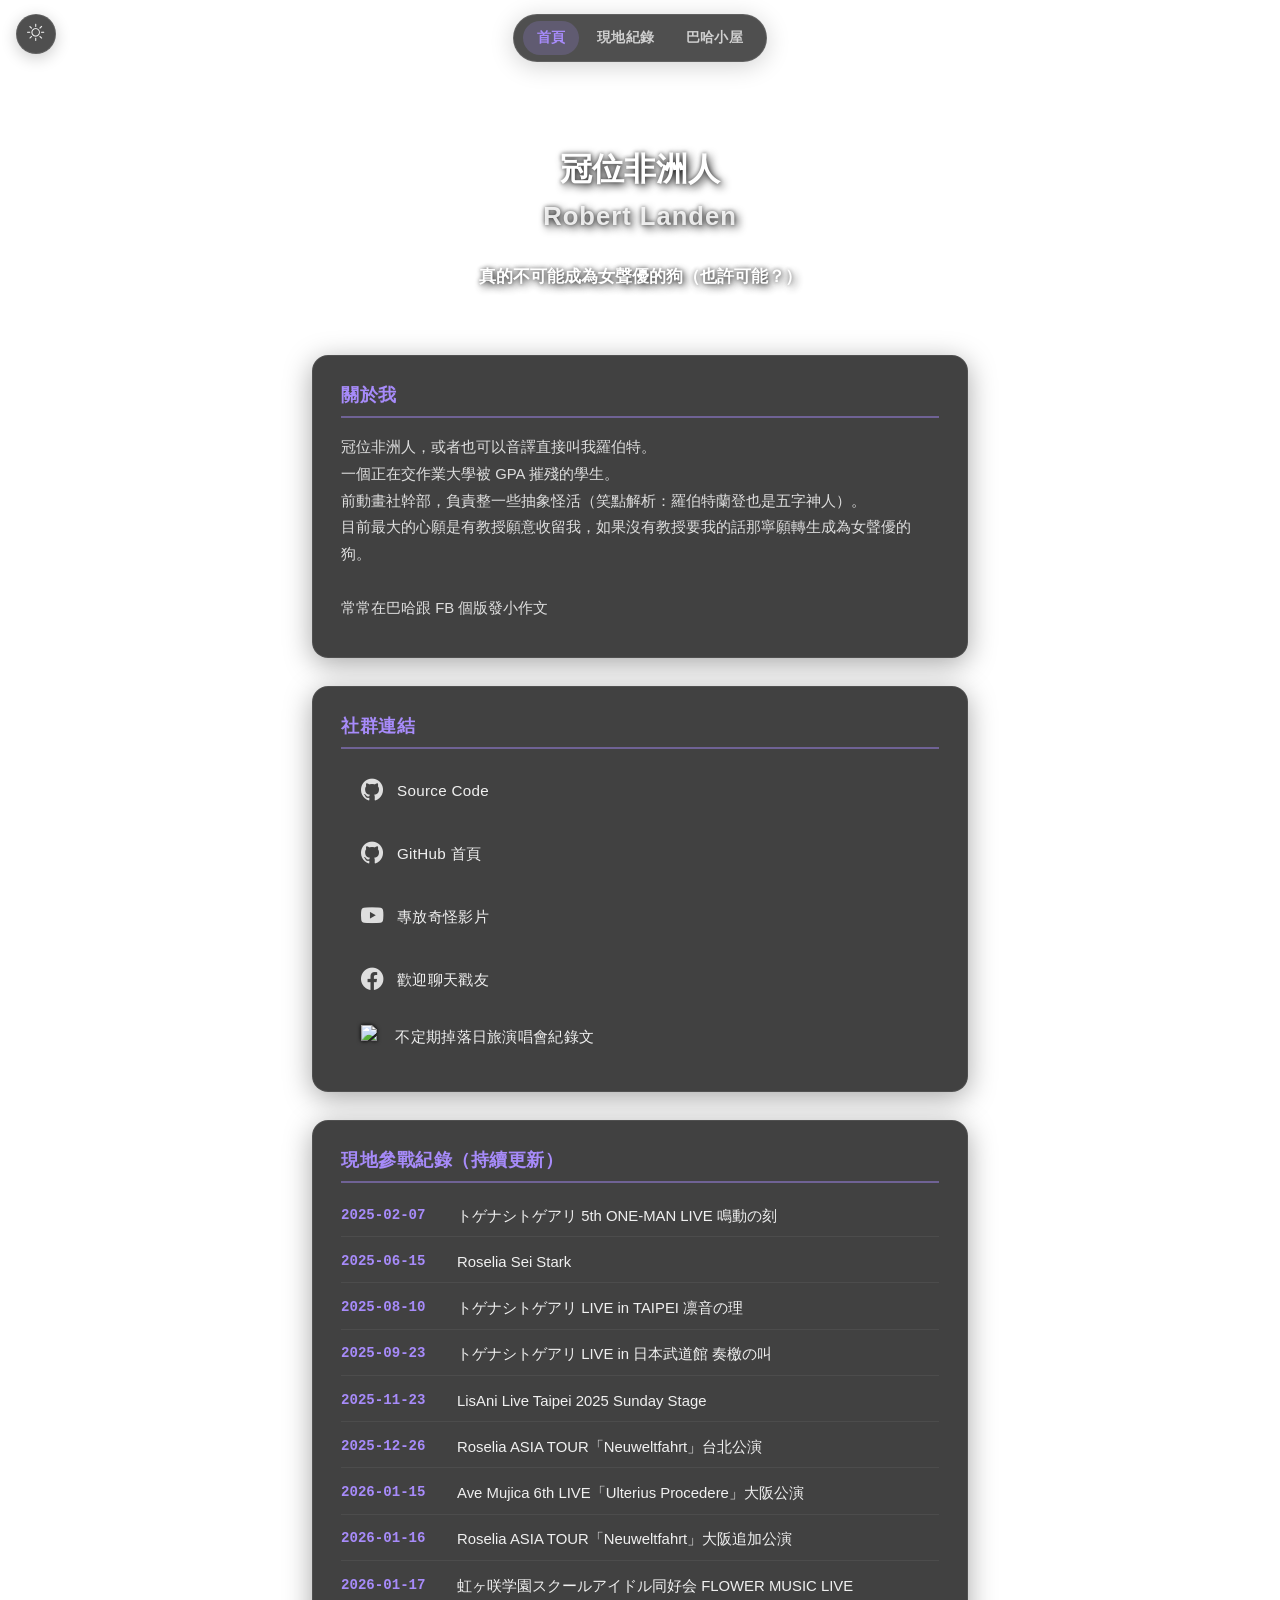
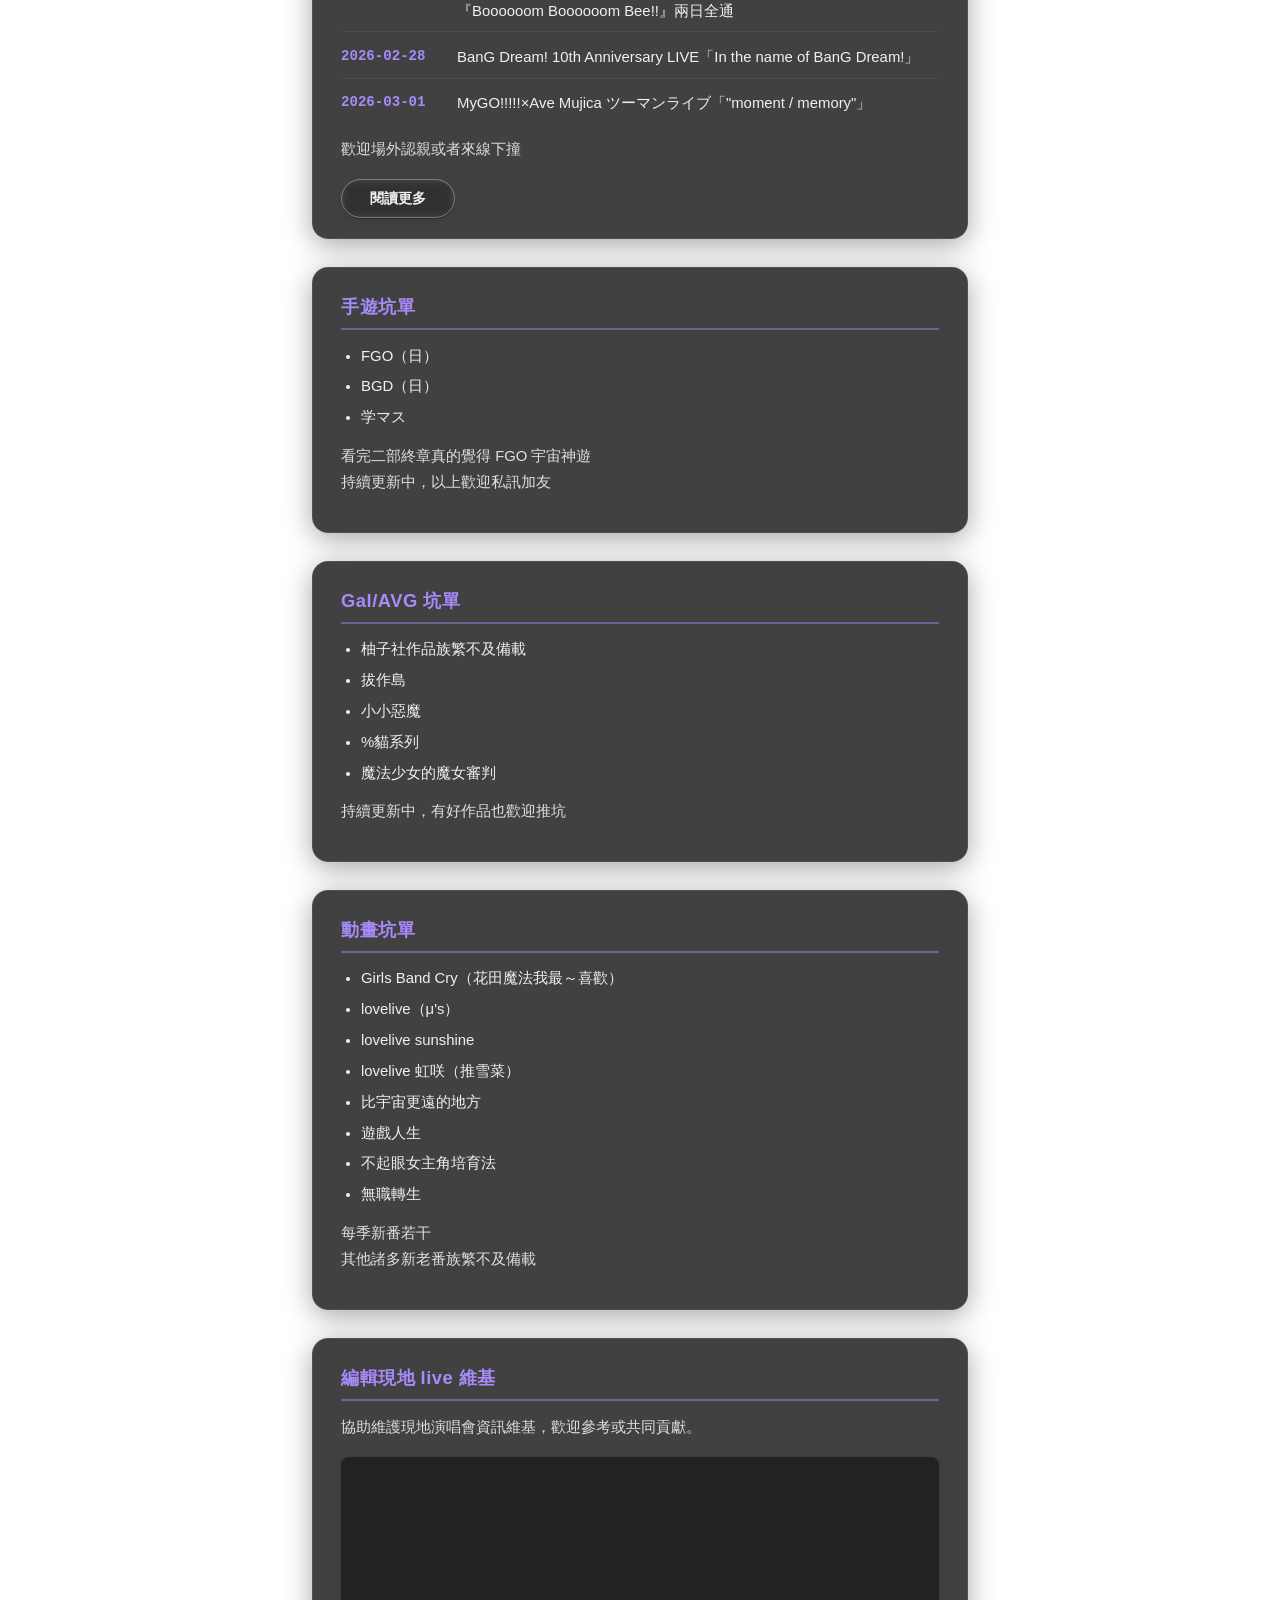
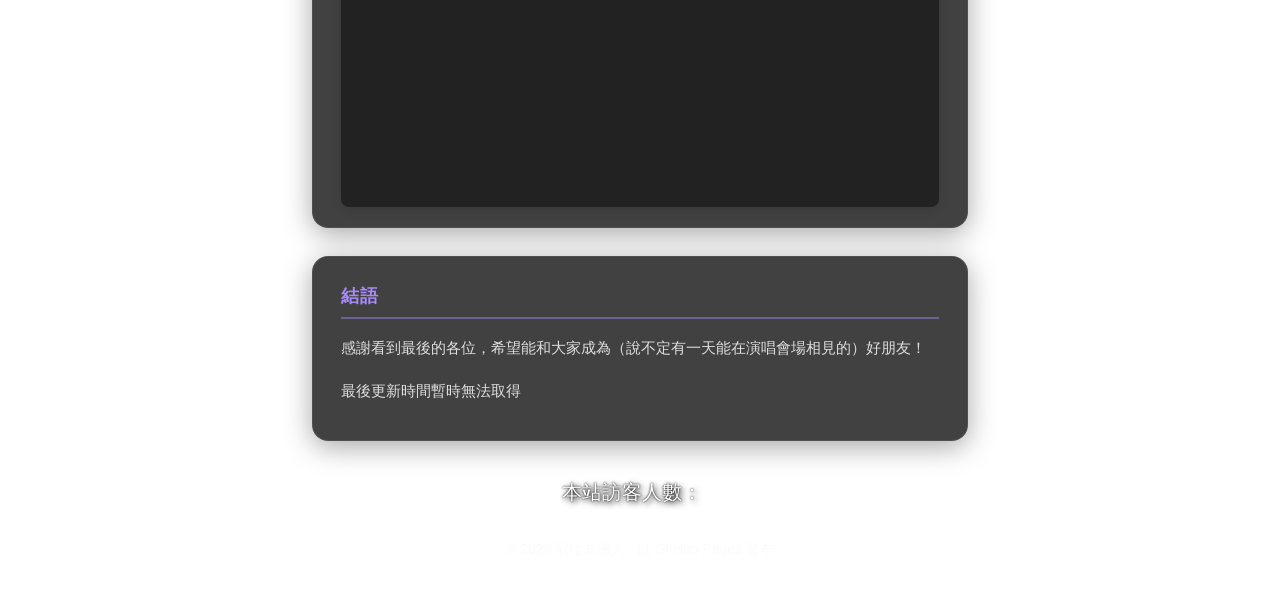
==== index.html @ 86afef9f "move site" ====
<!doctype html>
<html lang="zh-Hant">

<head>
  <meta charset="utf-8">
  <meta name="viewport" content="width=device-width, initial-scale=1">
  <title>個人簡介｜冠位非洲人</title>
  <link href="https://cdn.jsdelivr.net/npm/bootstrap@5.3.3/dist/css/bootstrap.min.css" rel="stylesheet">
  <link rel="stylesheet" href="https://cdn.jsdelivr.net/npm/bootstrap-icons@1.11.3/font/bootstrap-icons.min.css">
  <link rel="stylesheet" href="assets/css/shared.css">
  <link rel="stylesheet" href="assets/css/index.css">
  <!-- 防閃擊：在樣式讀取前從 localStorage 選取主題 -->
  <script>document.documentElement.setAttribute('data-theme', localStorage.getItem('theme') || 'dark');</script>
</head>

<body>
  <!-- 背景色調覆蓋層（白天模式譜色用） -->
  <div class="bg-overlay"></div>
  <!-- 主題切換按鈕 -->
  <button class="theme-toggle" id="themeToggle" aria-label="切換主題">
    <i class="bi bi-sun"></i>
  </button>
  <!-- Hamburger toggle (挙動後出現) -->
  <button class="nav-toggle" id="navToggle" aria-label="選單">
    <i class="bi bi-list"></i>
  </button>
  <!-- 漢堡區塊下拉選單 -->
  <div class="nav-drawer" id="navDrawer">
    <a href="/index.html" class="active">首頁</a>
    <a href="/docs/live.html">現地紀錄</a>
    <a href="https://home.gamer.com.tw/profile/index_creation.php?owner=Kevin0256" target="_blank">巴哈小屋</a>
  </div>
  <!-- Top navbar pill (頁面頂端可見) -->
  <nav class="site-nav">
    <div class="site-nav-inner">
      <a href="/index.html" class="active">首頁</a>
      <a href="/docs/live.html">現地紀錄</a>
      <a href="https://home.gamer.com.tw/profile/index_creation.php?owner=Kevin0256" target="_blank">巴哈小屋</a>
    </div>
  </nav>

  <div class="container py-5" style="max-width: 680px;">
    <!-- Profile Block -->
    <div class="profile-block text-center">
      <img src="assets/rina.webp" alt="個人照片" class="litlink-avatar" onerror="this.style.display='none'">
      <h1 class="h1 mb-1">冠位非洲人</h1>
      <div class="litlink-id">Robert Landen</div>
      <p class="h4 mt-4">真的不可能成為女聲優的狗（也許可能？）</p>
    </div>

    <!-- About Block -->
    <div class="general-block">
      <h2 class="h5">關於我</h2>
      <p class="mt-3">
        冠位非洲人，或者也可以音譯直接叫我羅伯特。<br>
        一個正在交作業大學被 GPA 摧殘的學生。<br>
        前動畫社幹部，負責整一些抽象怪活（笑點解析：羅伯特蘭登也是五字神人）。<br>
        目前最大的心願是有教授願意收留我，如果沒有教授要我的話那寧願轉生成為女聲優的狗。<br>
        <br>
        常常在巴哈跟 FB 個版發小作文
      </p>
    </div>

    <!-- Social Links Block -->
    <div class="general-block litlink-social">
      <h2 class="h5">社群連結</h2>
      <ul class="about-social-list mt-2">
        <li class="about-social-item">
          <a href="https://github.com/kevinwei1029/kevinwei1029.github.io" target="_blank">
            <i class="bi bi-github"></i><span class="about-social-intro">Source Code</span>
          </a>
        </li>
        <li class="about-social-item">
          <a href="https://github.com/kevinwei1029" target="_blank">
            <i class="bi bi-github"></i><span class="about-social-intro">GitHub 首頁</span>
          </a>
        </li>
        <li class="about-social-item">
          <a href="https://www.youtube.com/@kevinwei4136/videos" target="_blank">
            <i class="bi bi-youtube"></i><span class="about-social-intro">專放奇怪影片</span>
          </a>
        </li>
        <li class="about-social-item">
          <a href="https://www.facebook.com/robert.landen.583" target="_blank">
            <i class="bi bi-facebook"></i><span class="about-social-intro">歡迎聊天戳友</span>
          </a>
        </li>
        <li class="about-social-item">
          <a href="https://home.gamer.com.tw/profile/index_creation.php?owner=Kevin0256" target="_blank">
            <img src="assets/bahaLOGO_1.png" alt="巴哈姆特 LOGO" class="baha-logo">
            <span class="about-social-intro">不定期掉落日旅演唱會紀錄文</span>
          </a>
        </li>
      </ul>
    </div>

    <!-- Activities Block -->
    <div class="general-block">
      <h2 class="h5">現地參戰紀錄（持續更新）</h2>
      <ul class="live-list">
        <li><span class="live-date">2025-02-07</span><span>トゲナシトゲアリ 5th ONE-MAN LIVE 鳴動の刻</span></li>
        <li><span class="live-date">2025-06-15</span><span>Roselia Sei Stark</span></li>
        <li><span class="live-date">2025-08-10</span><span>トゲナシトゲアリ LIVE in TAIPEI 凛音の理</span></li>
        <li><span class="live-date">2025-09-23</span><span>トゲナシトゲアリ LIVE in 日本武道館 奏檄の叫</span></li>
        <li><span class="live-date">2025-11-23</span><span>LisAni Live Taipei 2025 Sunday Stage</span></li>
        <li><span class="live-date">2025-12-26</span><span>Roselia ASIA TOUR「Neuweltfahrt」台北公演</span></li>
        <li><span class="live-date">2026-01-15</span><span>Ave Mujica 6th LIVE「Ulterius Procedere」大阪公演</span></li>
        <li><span class="live-date">2026-01-16</span><span>Roselia ASIA TOUR「Neuweltfahrt」大阪追加公演</span></li>
        <li><span class="live-date">2026-01-17</span><span>虹ヶ咲学園スクールアイドル同好会 FLOWER MUSIC LIVE『Boooooom Boooooom
            Bee!!』兩日全通</span></li>
        <li><span class="live-date">2026-02-28</span><span>BanG Dream! 10th Anniversary LIVE「In the name of BanG
            Dream!」</span></li>
        <li><span class="live-date">2026-03-01</span><span>MyGO!!!!!×Ave Mujica ツーマンライブ「"moment / memory"」</span>
        </li>
      </ul>
      <p>歡迎場外認親或者來線下撞</p>
      <a href="docs/live.html" class="btn btn-outline-light btn-card">
        閱讀更多
      </a>
    </div>

    <!-- Games Block: 手遊 -->
    <div class="general-block">
      <h2 class="h5">手遊坑單</h2>
      <ul>
        <li>FGO（日）</li>
        <li>BGD（日）</li>
        <li>学マス</li>
      </ul>
      <p>看完二部終章真的覺得 FGO 宇宙神遊<br>持續更新中，以上歡迎私訊加友</p>
    </div>

    <!-- Games Block: gal/AVG -->
    <div class="general-block">
      <h2 class="h5">Gal/AVG 坑單</h2>
      <ul>
        <li>柚子社作品族繁不及備載</li>
        <li>拔作島</li>
        <li>小小惡魔</li>
        <li>%貓系列</li>
        <li>魔法少女的魔女審判</li>
      </ul>
      <p>持續更新中，有好作品也歡迎推坑</p>
    </div>

    <!-- Anime Block -->
    <div class="general-block">
      <h2 class="h5">動畫坑單</h2>
      <ul>
        <li>Girls Band Cry（花田魔法我最～喜歡）</li>
        <li>lovelive（μ's）</li>
        <li>lovelive sunshine</li>
        <li>lovelive 虹咲（推雪菜）</li>
        <li>比宇宙更遠的地方</li>
        <li>遊戲人生</li>
        <li>不起眼女主角培育法</li>
        <li>無職轉生</li>
      </ul>
      <p>每季新番若干<br>
        其他諸多新老番族繁不及備載</p>
    </div>

    <!-- Embed Website Block -->
    <div class="general-block">
      <h2 class="h5">編輯現地 live 維基</h2>
      <p>協助維護現地演唱會資訊維基，歡迎參考或共同貢獻。</p>
      <div
        style="width:100%;height:350px;overflow:hidden;border-radius:0.5rem;box-shadow:0 2px 12px rgba(0,0,0,0.15);background:#222;">
        <iframe src="https://live.canaria.cc" style="width:100%;height:100%;border:none;" allowfullscreen
          loading="lazy"></iframe>
      </div>
    </div>

    <!-- Ending Block -->
    <div class="general-block">
      <h2 class="h5">結語</h2>
      <p class="mt-3">感謝看到最後的各位，希望能和大家成為（說不定有一天能在演唱會場相見的）好朋友！</p>
      <p class="mt-3" id="lastUpdateDate">載入中...</p>
    </div>

    <!-- Visitor Counter Block -->
    <div class="litlink-block text-center" style="margin-bottom:1.5rem;">
      <span class="h5" style="color:#fff;margin-right:0.5rem;text-shadow:2px 2px 6px #000,0 0 2px #000;">本站訪客人數：</span>
      <span id="busuanzi_value_site_uv"
        style="font-size:1.5rem;font-weight:bold;color:#fff;margin-left:0.5rem;text-shadow:2px 2px 6px #000,0 0 2px #000;"></span>
    </div>

    <!-- Footer -->
    <div class="text-center text-light small mt-4" style="opacity:0.7;">
      © <span id="y"></span> 冠位非洲人 · 以 GitHub Pages 發布
    </div>
  </div>
  <script src="https://cdn.jsdelivr.net/npm/bootstrap@5.3.3/dist/js/bootstrap.bundle.min.js"></script>
  <script src="https://busuanzi.ibruce.info/busuanzi/2.3/busuanzi.pure.mini.js"></script>
  <script src="assets/js/main.js"></script>
</body>

</html>
---- assets/css/shared.css ----
/* ============================================================
   shared.css — 全站共用樣式
   ============================================================ */

/* ── Color tokens: dark mode (default) ── */
:root {
  --card-bg: rgba(18, 18, 18, 0.80);
  --card-border: rgba(255, 255, 255, 0.08);
  --card-shadow: 0 6px 28px rgba(0, 0, 0, 0.35);
  --card-shadow-h: 0 8px 32px rgba(0, 0, 0, 0.45);
  --text-main: #f0f0f0;
  --text-sub: rgba(240, 240, 240, 0.90);
  --text-muted: rgba(240, 240, 240, 0.48);
  --accent: #a78bfa;
  --accent-dim: rgba(167, 139, 250, 0.45);
  --accent-hover-bg: rgba(167, 139, 250, 0.20);
  --nav-bg: rgba(12, 12, 12, 0.72);
  --nav-border: rgba(255, 255, 255, 0.10);
  --social-hover: rgba(255, 255, 255, 0.08);
  --btn-bg: rgba(255, 255, 255, 0.10);
  --btn-border: rgba(255, 255, 255, 0.30);
  --live-line: rgba(255, 255, 255, 0.06);
  --tl-line: rgba(167, 139, 250, 0.65);
  --tl-line-fade: rgba(167, 139, 250, 0.10);
  --tl-dot-glow: rgba(167, 139, 250, 0.75);
  --profile-shadow: 3px 3px 8px rgba(0, 0, 0, 0.85), 0 0 4px rgba(0, 0, 0, 0.6);
  --overlay-bg: transparent;
}

/* ── Color tokens: light mode ── */
[data-theme="light"] {
  --card-bg: rgba(255, 255, 255, 0.92);
  --card-border: rgba(0, 0, 0, 0.07);
  --card-shadow: 0 4px 20px rgba(100, 80, 200, 0.10);
  --card-shadow-h: 0 6px 28px rgba(100, 80, 200, 0.20);
  --text-main: #1e1b4b;
  --text-sub: rgba(30, 27, 75, 0.82);
  --text-muted: rgba(30, 27, 75, 0.45);
  --accent: #6d28d9;
  --accent-dim: rgba(109, 40, 217, 0.30);
  --accent-hover-bg: rgba(109, 40, 217, 0.12);
  --nav-bg: rgba(255, 255, 255, 0.88);
  --nav-border: rgba(0, 0, 0, 0.08);
  --social-hover: rgba(109, 40, 217, 0.07);
  --btn-bg: rgba(109, 40, 217, 0.08);
  --btn-border: rgba(109, 40, 217, 0.25);
  --live-line: rgba(0, 0, 0, 0.07);
  --tl-line: rgba(109, 40, 217, 0.50);
  --tl-line-fade: rgba(109, 40, 217, 0.07);
  --tl-dot-glow: rgba(109, 40, 217, 0.55);
  --overlay-bg: transparent;
}

/* ── Background overlay (light mode tints the background image) ── */
.bg-overlay {
  position: fixed;
  inset: 0;
  z-index: -1;
  background: var(--overlay-bg);
  transition: background 0.4s;
  pointer-events: none;
}

/* ── Base ── */
body {
  background-size: cover;
  background-position: center;
  background-repeat: no-repeat;
  background-attachment: fixed;
  min-height: 100vh;
  font-family: 'Segoe UI', 'Noto Sans TC', 'Helvetica Neue', Arial, sans-serif;
  line-height: 1.8;
}

/* ── Profile text color in light mode ── */
/* 
[data-theme="light"] .profile-block * {
  color: #1e1b4b !important;
}
*/

/* ── Top navbar pill (visible at page top) ── */
.site-nav {
  display: flex;
  justify-content: center;
  padding: 0.85rem 1rem 0 1rem;
  background: transparent;
  transition: opacity 0.3s, transform 0.3s;
}

.site-nav.nav-hidden {
  opacity: 0;
  pointer-events: none;
  transform: translateY(-0.5rem);
}

.site-nav-inner {
  display: flex;
  gap: 0.25rem;
  background: var(--nav-bg);
  backdrop-filter: blur(18px);
  -webkit-backdrop-filter: blur(18px);
  border-radius: 2rem;
  padding: 0.4rem 0.6rem;
  border: 1px solid var(--nav-border);
  box-shadow: 0 4px 24px rgba(0, 0, 0, 0.18);
  transition: background 0.4s, border-color 0.4s;
}

.site-nav a {
  color: var(--text-main);
  text-decoration: none;
  font-size: 0.85rem;
  font-weight: 600;
  letter-spacing: 0.4px;
  padding: 0.3rem 0.85rem;
  border-radius: 2rem;
  opacity: 0.80;
  transition: background 0.2s, color 0.2s, opacity 0.2s;
}

.site-nav a:hover,
.site-nav a.active {
  background: var(--accent-hover-bg);
  color: var(--accent);
  opacity: 1;
}

/* ── Hamburger toggle (fixed, appears on scroll) ── */
.nav-toggle {
  position: fixed;
  top: 0.85rem;
  right: 1rem;
  z-index: 300;
  background: var(--nav-bg);
  backdrop-filter: blur(18px);
  -webkit-backdrop-filter: blur(18px);
  border: 1px solid var(--nav-border);
  border-radius: 50%;
  width: 2.5rem;
  height: 2.5rem;
  display: flex;
  align-items: center;
  justify-content: center;
  cursor: pointer;
  color: var(--text-main);
  font-size: 1.25rem;
  opacity: 0;
  transform: scale(0.75);
  transition: opacity 0.25s, transform 0.25s, background 0.4s, border-color 0.4s, color 0.4s;
  pointer-events: none;
  box-shadow: 0 4px 16px rgba(0, 0, 0, 0.20);
}

.nav-toggle.nav-visible {
  opacity: 1;
  transform: scale(1);
  pointer-events: auto;
}

/* ── Theme toggle button (always visible, top-left) ── */
.theme-toggle {
  position: fixed;
  top: 0.85rem;
  left: 1rem;
  z-index: 300;
  background: var(--nav-bg);
  backdrop-filter: blur(18px);
  -webkit-backdrop-filter: blur(18px);
  border: 1px solid var(--nav-border);
  border-radius: 50%;
  width: 2.5rem;
  height: 2.5rem;
  display: flex;
  align-items: center;
  justify-content: center;
  cursor: pointer;
  color: var(--text-main);
  font-size: 1.1rem;
  box-shadow: 0 4px 16px rgba(0, 0, 0, 0.20);
  transition: background 0.4s, border-color 0.4s, color 0.2s, transform 0.2s;
}

.theme-toggle:hover {
  transform: scale(1.12);
  color: var(--accent);
}

/* ── Hamburger dropdown drawer ── */
.nav-drawer {
  position: fixed;
  top: 4rem;
  right: 1rem;
  z-index: 299;
  background: var(--nav-bg);
  backdrop-filter: blur(20px);
  -webkit-backdrop-filter: blur(20px);
  border-radius: 1rem;
  border: 1px solid var(--nav-border);
  box-shadow: var(--card-shadow);
  padding: 0.5rem;
  display: flex;
  flex-direction: column;
  gap: 0.15rem;
  opacity: 0;
  transform: translateY(-0.5rem) scale(0.95);
  transform-origin: top right;
  transition: opacity 0.2s, transform 0.2s, background 0.4s;
  pointer-events: none;
}

.nav-drawer.nav-open {
  opacity: 1;
  transform: translateY(0) scale(1);
  pointer-events: auto;
}

.nav-drawer a {
  color: var(--text-main);
  text-decoration: none;
  font-size: 0.9rem;
  font-weight: 600;
  padding: 0.5rem 1.1rem;
  border-radius: 0.6rem;
  transition: background 0.15s, color 0.15s;
  white-space: nowrap;
}

.nav-drawer a:hover,
.nav-drawer a.active {
  background: var(--accent-hover-bg);
  color: var(--accent);
}

/* ── Card blocks ── */
.general-block {
  background: var(--card-bg);
  color: var(--text-main);
  border-radius: 1rem;
  box-shadow: var(--card-shadow);
  margin-bottom: 1.75rem;
  padding: 1.75rem 1.75rem 1.25rem 1.75rem;
  backdrop-filter: blur(12px);
  -webkit-backdrop-filter: blur(12px);
  border: 1px solid var(--card-border);
  transition: transform 0.2s ease, box-shadow 0.2s ease,
    background 0.4s, border-color 0.4s, color 0.4s;
}

.general-block:hover {
  transform: translateY(-2px);
  box-shadow: var(--card-shadow-h);
}

/* 社群連結區塊不做 hover 上浮 */
.general-block.litlink-social:hover {
  transform: none;
  box-shadow: var(--card-shadow);
}

/* ── Section headers ── */
.general-block .h4,
.general-block .h5,
.general-block h2 {
  font-size: 1.15rem;
  font-weight: 700;
  letter-spacing: 0.5px;
  padding-bottom: 0.6rem;
  margin-bottom: 0.85rem;
  border-bottom: 2px solid var(--accent-dim);
  color: var(--accent);
  transition: color 0.4s, border-color 0.4s;
}

.general-block h2 p {
  color: var(--accent);
  margin-bottom: 0;
}

/* ── Lists inside cards ── */
.general-block ul {
  padding-left: 1.25rem;
  margin-bottom: 0.75rem;
}

.general-block ul li {
  margin-bottom: 0.35rem;
  line-height: 1.7;
  font-size: 0.93rem;
}

.general-block p {
  font-size: 0.93rem;
  line-height: 1.8;
  color: var(--text-sub);
  transition: color 0.4s;
}

/* ── Profile block ── */
.profile-block {
  background: rgba(30, 30, 30, 0);
  color: #fff;
  border-radius: 1.5rem;
  box-shadow: none;
  margin-bottom: 2rem;
  padding: 2.5rem 1.5rem 1.5rem;
  backdrop-filter: blur(0px);
}

.profile-block * {
  font-weight: bold !important;
  text-shadow: var(--profile-shadow);
  transition: text-shadow 0.4s;
}

.profile-block .h1 {
  font-size: 2rem;
}

/* ── Button ── */
.btn-outline-light {
  border-radius: 2rem;
  font-size: 0.9rem;
  padding: 0.5rem 1.75rem;
  transition: all 0.25s;
}

.btn-outline-light:hover {
  background: rgba(255, 255, 255, 0.18) !important;
  transform: translateY(-1px);
}

[data-theme="light"] .btn-outline-light:hover {
  background: var(--accent-hover-bg) !important;
}

/* ── Shared button inline style helper ── */
.btn-card {
  background: var(--btn-bg);
  border: 1.5px solid var(--btn-border);
  color: var(--text-main);
  font-weight: 600;
  backdrop-filter: blur(4px);
  box-shadow: 0 2px 12px rgba(0, 0, 0, 0.10);
  transition: background 0.4s, border-color 0.4s, color 0.4s;
}

/* ── Footer ── */
.site-footer {
  opacity: 0.7;
}
---- assets/css/index.css ----
/* ============================================================
   index.css — 首頁專用樣式
   ============================================================ */

/* ── Background ── */
body {
  background-image: url('../profile_bg.webp');
  background-position: right center;
}

/* ── Profile extras ── */
.profile-block .h4 {
  font-size: 1.05rem;
  line-height: 1.7;
  opacity: 0.92;
}

/* ── Social links ── */
.about-social-list {
  list-style: none;
  padding: 0;
  margin: 0;
}
.about-social-item {
  display: flex;
  align-items: center;
  padding: 0.6rem 0.75rem;
  margin-bottom: 0.35rem;
  border-radius: 0.5rem;
  transition: background 0.2s;
}
.about-social-item:hover {
  background: var(--social-hover);
}
.about-social-item a {
  display: flex;
  align-items: center;
  text-decoration: none;
  color: #fff;
  width: 100%;
}
.about-social-item i {
  font-size: 1.4rem;
  margin-right: 0.75rem;
  min-width: 1.5rem;
  opacity: 0.9;
}
.about-social-intro {
  font-size: 0.95rem;
  color: var(--text-main);
  font-weight: 500;
  letter-spacing: 0.3px;
}
.litlink-social a {
  color: var(--text-main);
  font-size: 2rem;
  margin: 0 0.5rem;
  transition: color 0.2s, transform 0.2s;
}
.litlink-social a:hover {
  color: var(--accent);
}

/* ── Avatar ── */
.litlink-avatar {
  width: 150px;
  height: 150px;
  object-fit: cover;
  border-radius: 50%;
  border: 3px solid rgba(255,255,255,0.25);
  box-shadow: 0 6px 24px rgba(0,0,0,0.45);
  margin-bottom: 1rem;
}
.litlink-id {
  font-size: 1.6rem;
  color: rgba(255, 255, 255, 0.85);
  margin-top: 0.25rem;
  letter-spacing: 1px;
}

/* ── Baha logo icon ── */
.baha-logo {
  width: 1.4rem;
  height: 1.4rem;
  margin-right: 0.75rem;
  flex-shrink: 0;
  filter: drop-shadow(0 0 2px #000);
}

/* ── Live list (index summary) ── */
.live-list {
  padding-left: 0;
  list-style: none;
}
.live-list li {
  display: flex;
  gap: 0.75rem;
  padding: 0.45rem 0;
  border-bottom: 1px solid var(--live-line);
  line-height: 1.6;
  font-size: 0.93rem;
}
.live-list li:last-child {
  border-bottom: none;
}
.live-date {
  font-family: 'Courier New', monospace;
  white-space: nowrap;
  color: var(--accent);
  font-weight: 600;
  font-size: 0.88rem;
  min-width: 6.5rem;
  flex-shrink: 0;
}

/* ── Override nested list padding for social list & live list ── */
.general-block ul.about-social-list,
.general-block ul.live-list {
  padding-left: 0;
}
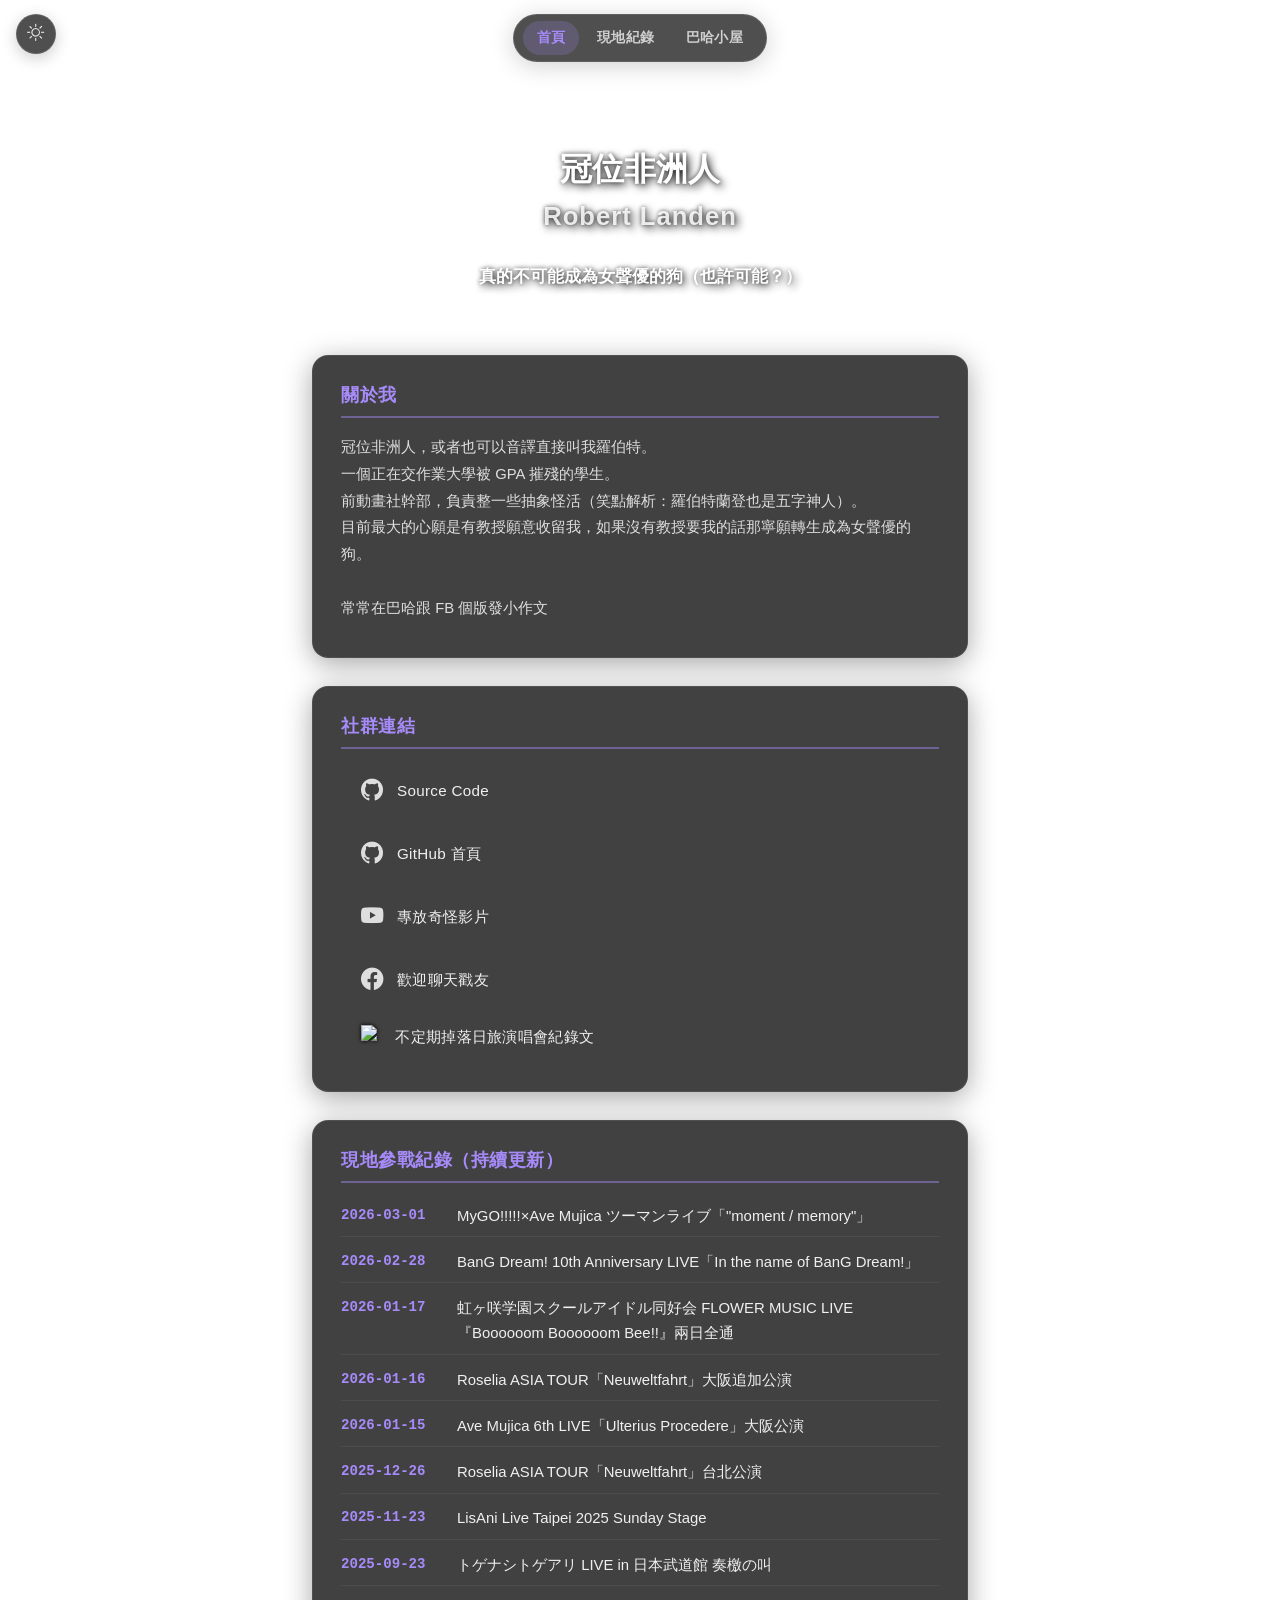
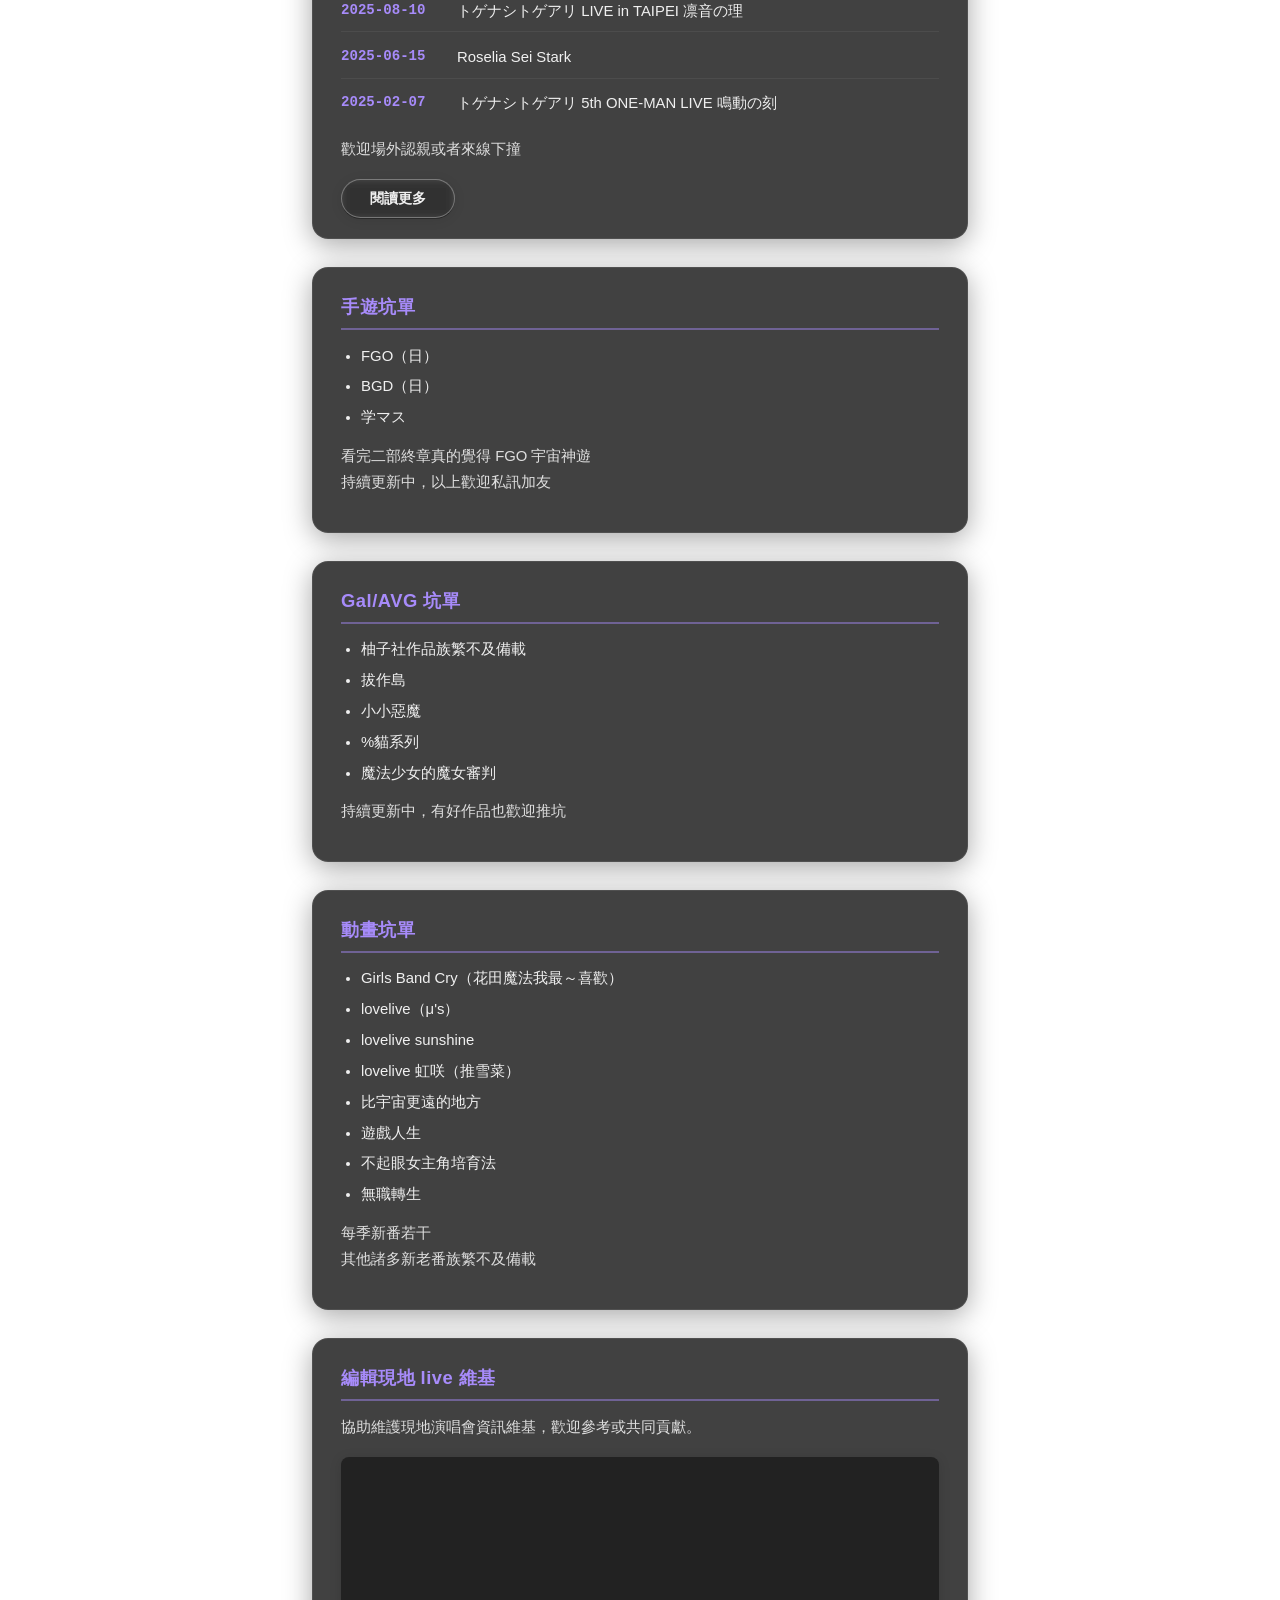
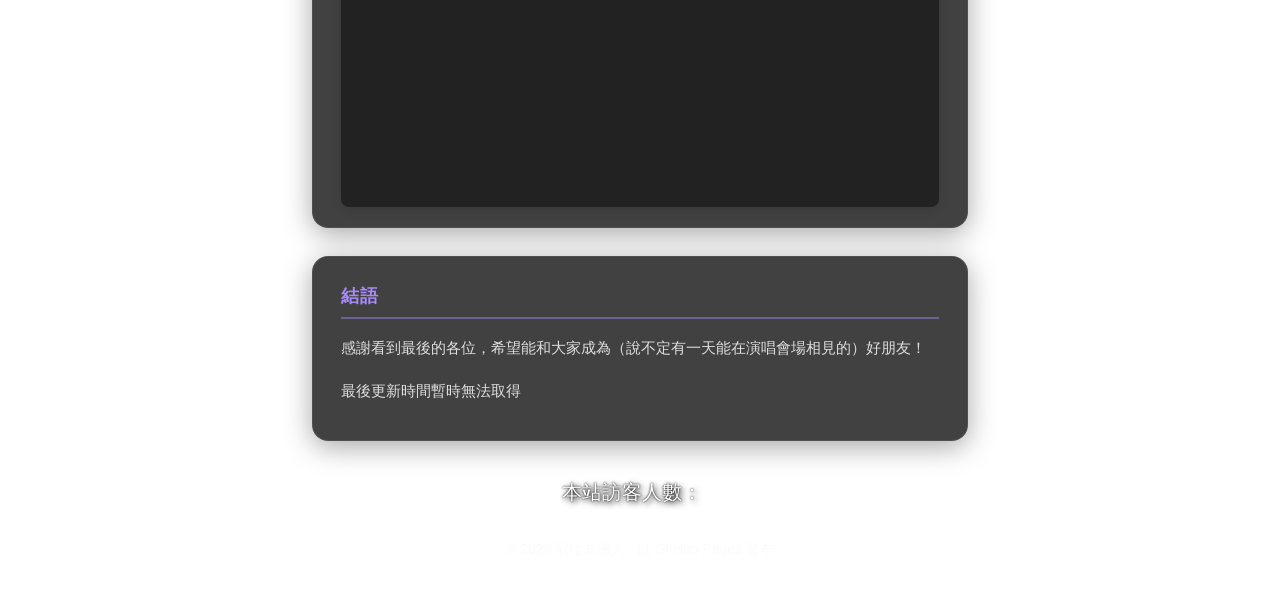
==== commit 54894158: "Update Timeline" ====
--- a/index.html
+++ b/index.html
@@ -98,19 +98,17 @@
     <div class="general-block">
       <h2 class="h5">現地參戰紀錄（持續更新）</h2>
       <ul class="live-list">
+        <li><span class="live-date">2026-03-01</span><span>MyGO!!!!!×Ave Mujica ツーマンライブ「"moment / memory"」</span>
+        <li><span class="live-date">2026-02-28</span><span>BanG Dream! 10th Anniversary LIVE「In the name of BanG Dream!」</span></li>
+        <li><span class="live-date">2026-01-17</span><span>虹ヶ咲学園スクールアイドル同好会 FLOWER MUSIC LIVE『Boooooom Boooooom Bee!!』兩日全通</span></li>
+        <li><span class="live-date">2026-01-16</span><span>Roselia ASIA TOUR「Neuweltfahrt」大阪追加公演</span></li>
+        <li><span class="live-date">2026-01-15</span><span>Ave Mujica 6th LIVE「Ulterius Procedere」大阪公演</span></li>
+        <li><span class="live-date">2025-12-26</span><span>Roselia ASIA TOUR「Neuweltfahrt」台北公演</span></li>
+        <li><span class="live-date">2025-11-23</span><span>LisAni Live Taipei 2025 Sunday Stage</span></li>
+        <li><span class="live-date">2025-09-23</span><span>トゲナシトゲアリ LIVE in 日本武道館 奏檄の叫</span></li>
+        <li><span class="live-date">2025-08-10</span><span>トゲナシトゲアリ LIVE in TAIPEI 凛音の理</span></li>
+        <li><span class="live-date">2025-06-15</span><span>Roselia Sei Stark</span></li>
         <li><span class="live-date">2025-02-07</span><span>トゲナシトゲアリ 5th ONE-MAN LIVE 鳴動の刻</span></li>
-        <li><span class="live-date">2025-06-15</span><span>Roselia Sei Stark</span></li>
-        <li><span class="live-date">2025-08-10</span><span>トゲナシトゲアリ LIVE in TAIPEI 凛音の理</span></li>
-        <li><span class="live-date">2025-09-23</span><span>トゲナシトゲアリ LIVE in 日本武道館 奏檄の叫</span></li>
-        <li><span class="live-date">2025-11-23</span><span>LisAni Live Taipei 2025 Sunday Stage</span></li>
-        <li><span class="live-date">2025-12-26</span><span>Roselia ASIA TOUR「Neuweltfahrt」台北公演</span></li>
-        <li><span class="live-date">2026-01-15</span><span>Ave Mujica 6th LIVE「Ulterius Procedere」大阪公演</span></li>
-        <li><span class="live-date">2026-01-16</span><span>Roselia ASIA TOUR「Neuweltfahrt」大阪追加公演</span></li>
-        <li><span class="live-date">2026-01-17</span><span>虹ヶ咲学園スクールアイドル同好会 FLOWER MUSIC LIVE『Boooooom Boooooom
-            Bee!!』兩日全通</span></li>
-        <li><span class="live-date">2026-02-28</span><span>BanG Dream! 10th Anniversary LIVE「In the name of BanG
-            Dream!」</span></li>
-        <li><span class="live-date">2026-03-01</span><span>MyGO!!!!!×Ave Mujica ツーマンライブ「"moment / memory"」</span>
         </li>
       </ul>
       <p>歡迎場外認親或者來線下撞</p>
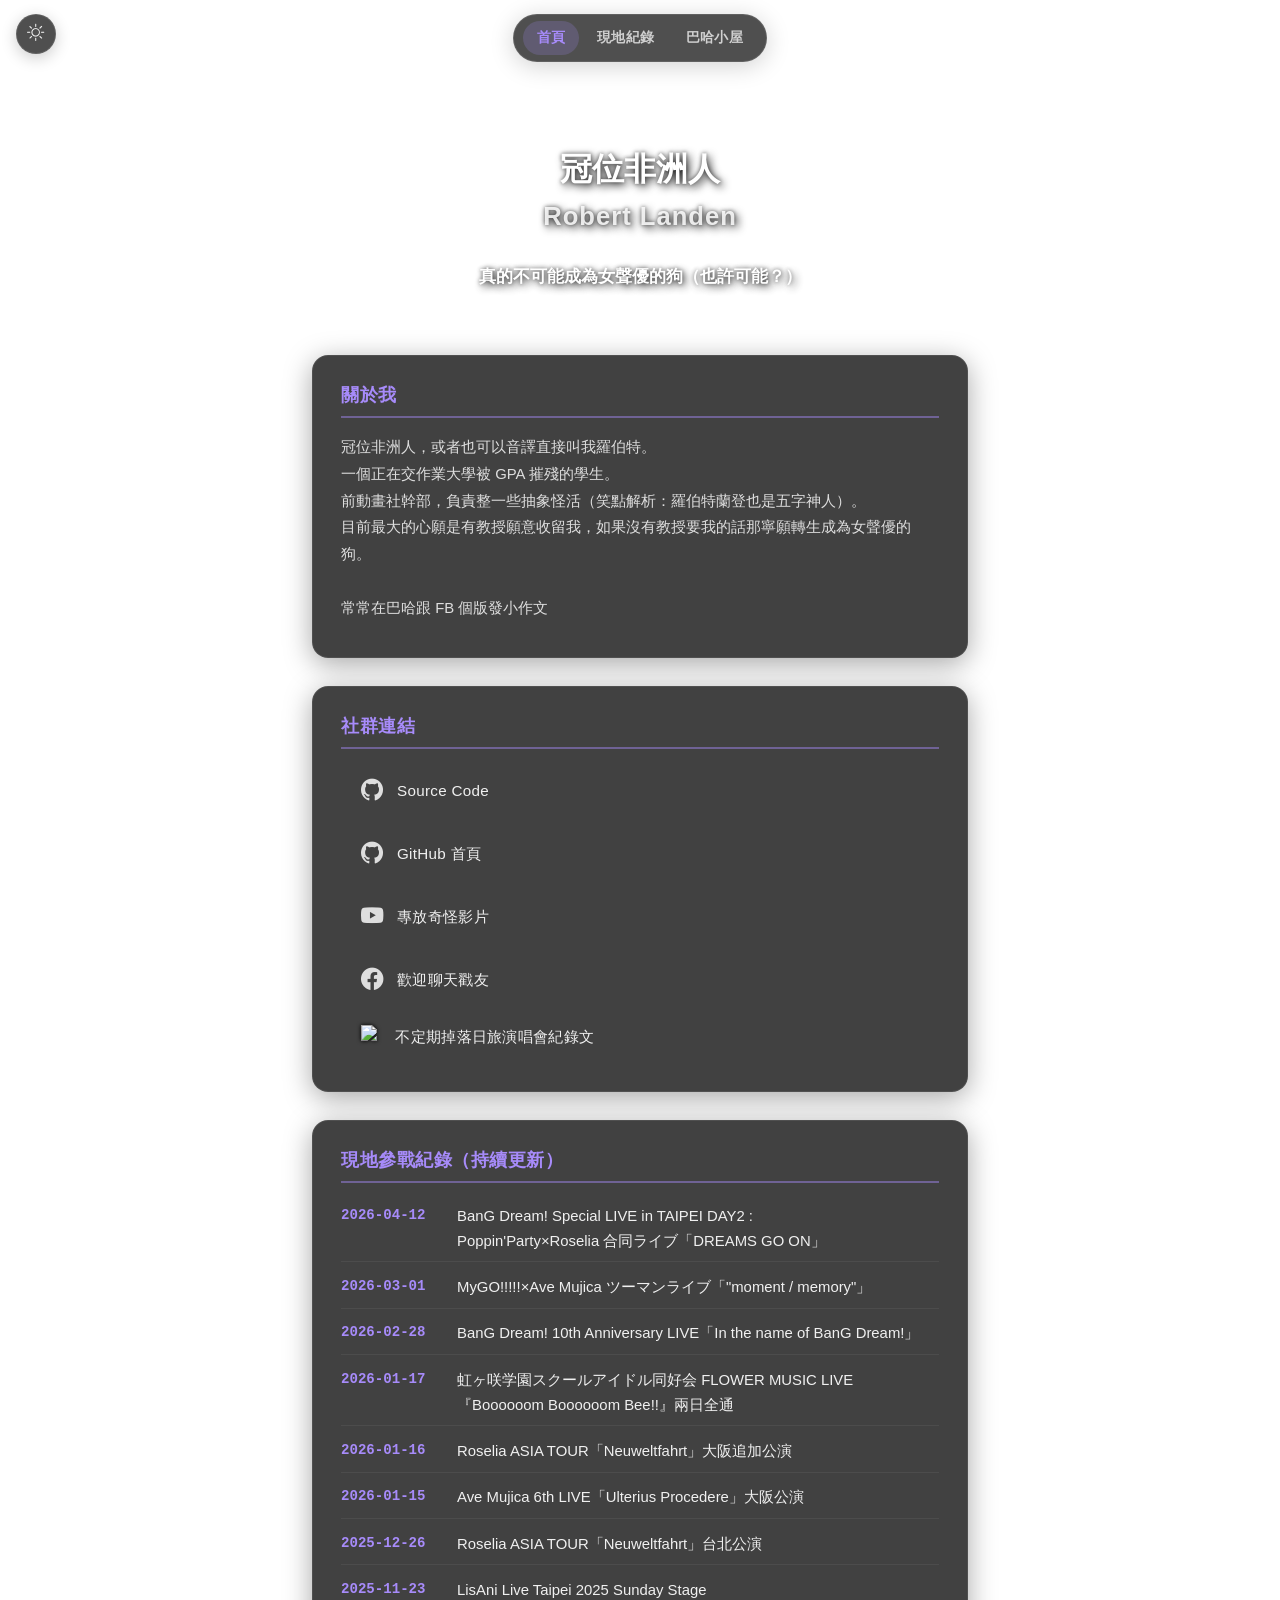
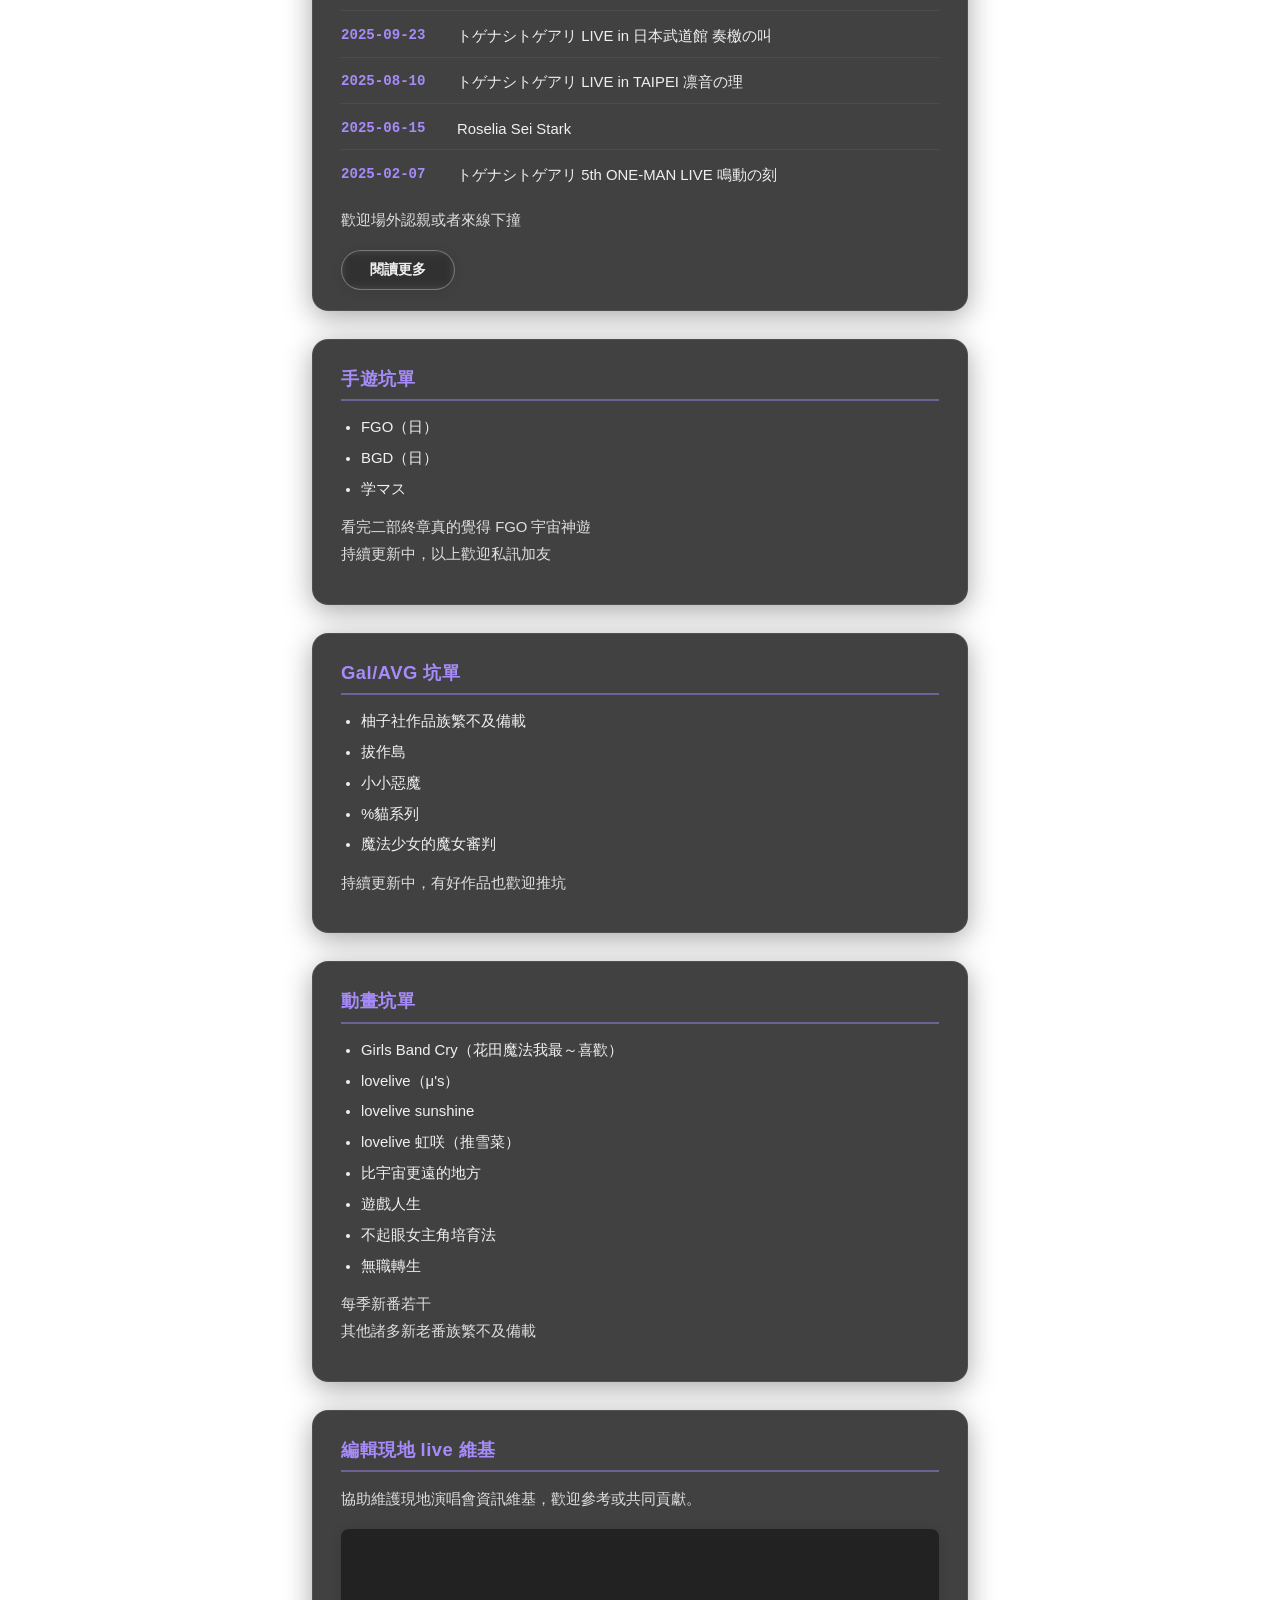
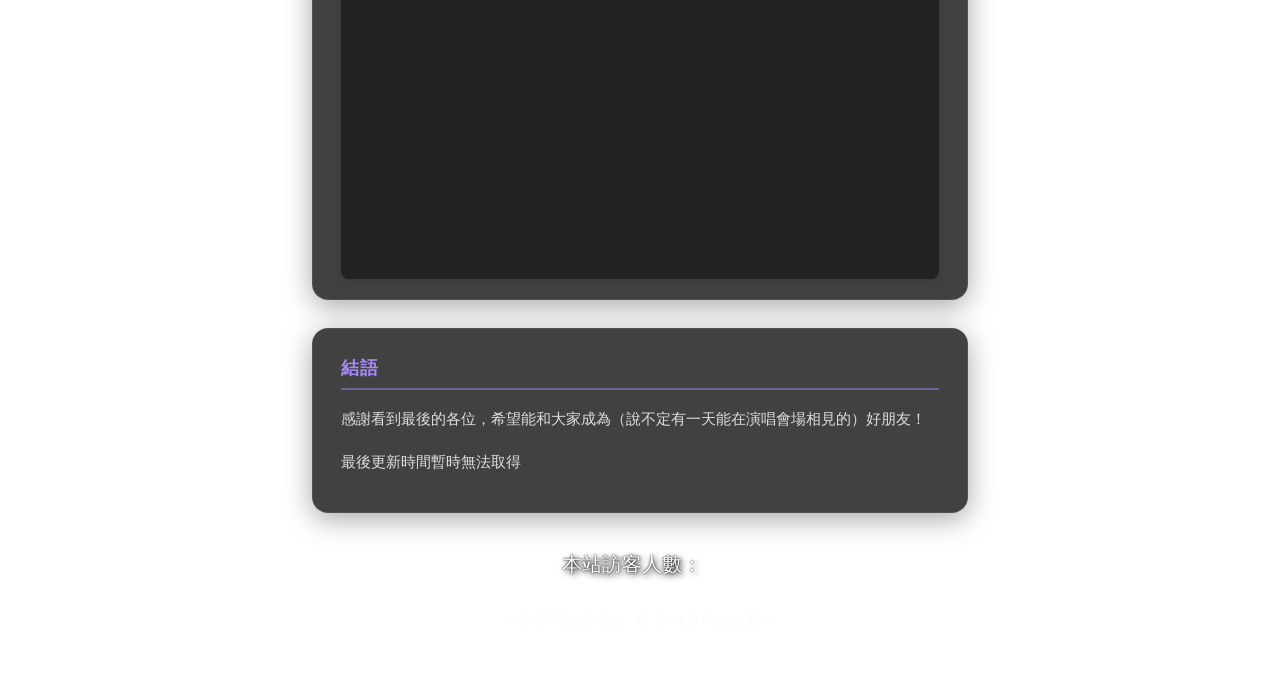
==== commit dd992735: "Add Live" ====
--- a/index.html
+++ b/index.html
@@ -5,6 +5,10 @@
   <meta charset="utf-8">
   <meta name="viewport" content="width=device-width, initial-scale=1">
   <title>個人簡介｜冠位非洲人</title>
+  <meta name="description" content="冠位非洲人的個人簡介頁面。">
+  <link rel="icon" type="image/svg+xml" href="/assets/favicon.svg">
+  <link rel="shortcut icon" href="/assets/favicon.svg">
+  <link rel="apple-touch-icon" href="/assets/favicon.svg">
   <link href="https://cdn.jsdelivr.net/npm/bootstrap@5.3.3/dist/css/bootstrap.min.css" rel="stylesheet">
   <link rel="stylesheet" href="https://cdn.jsdelivr.net/npm/bootstrap-icons@1.11.3/font/bootstrap-icons.min.css">
   <link rel="stylesheet" href="assets/css/shared.css">
@@ -98,7 +102,8 @@
     <div class="general-block">
       <h2 class="h5">現地參戰紀錄（持續更新）</h2>
       <ul class="live-list">
-        <li><span class="live-date">2026-03-01</span><span>MyGO!!!!!×Ave Mujica ツーマンライブ「"moment / memory"」</span>
+        <li><span class="live-date">2026-04-12</span><span>BanG Dream! Special LIVE in TAIPEI DAY2 :<br>Poppin'Party×Roselia 合同ライブ「DREAMS GO ON」</span></li>
+        <li><span class="live-date">2026-03-01</span><span>MyGO!!!!!×Ave Mujica ツーマンライブ「"moment / memory"」</span></li>
         <li><span class="live-date">2026-02-28</span><span>BanG Dream! 10th Anniversary LIVE「In the name of BanG Dream!」</span></li>
         <li><span class="live-date">2026-01-17</span><span>虹ヶ咲学園スクールアイドル同好会 FLOWER MUSIC LIVE『Boooooom Boooooom Bee!!』兩日全通</span></li>
         <li><span class="live-date">2026-01-16</span><span>Roselia ASIA TOUR「Neuweltfahrt」大阪追加公演</span></li>
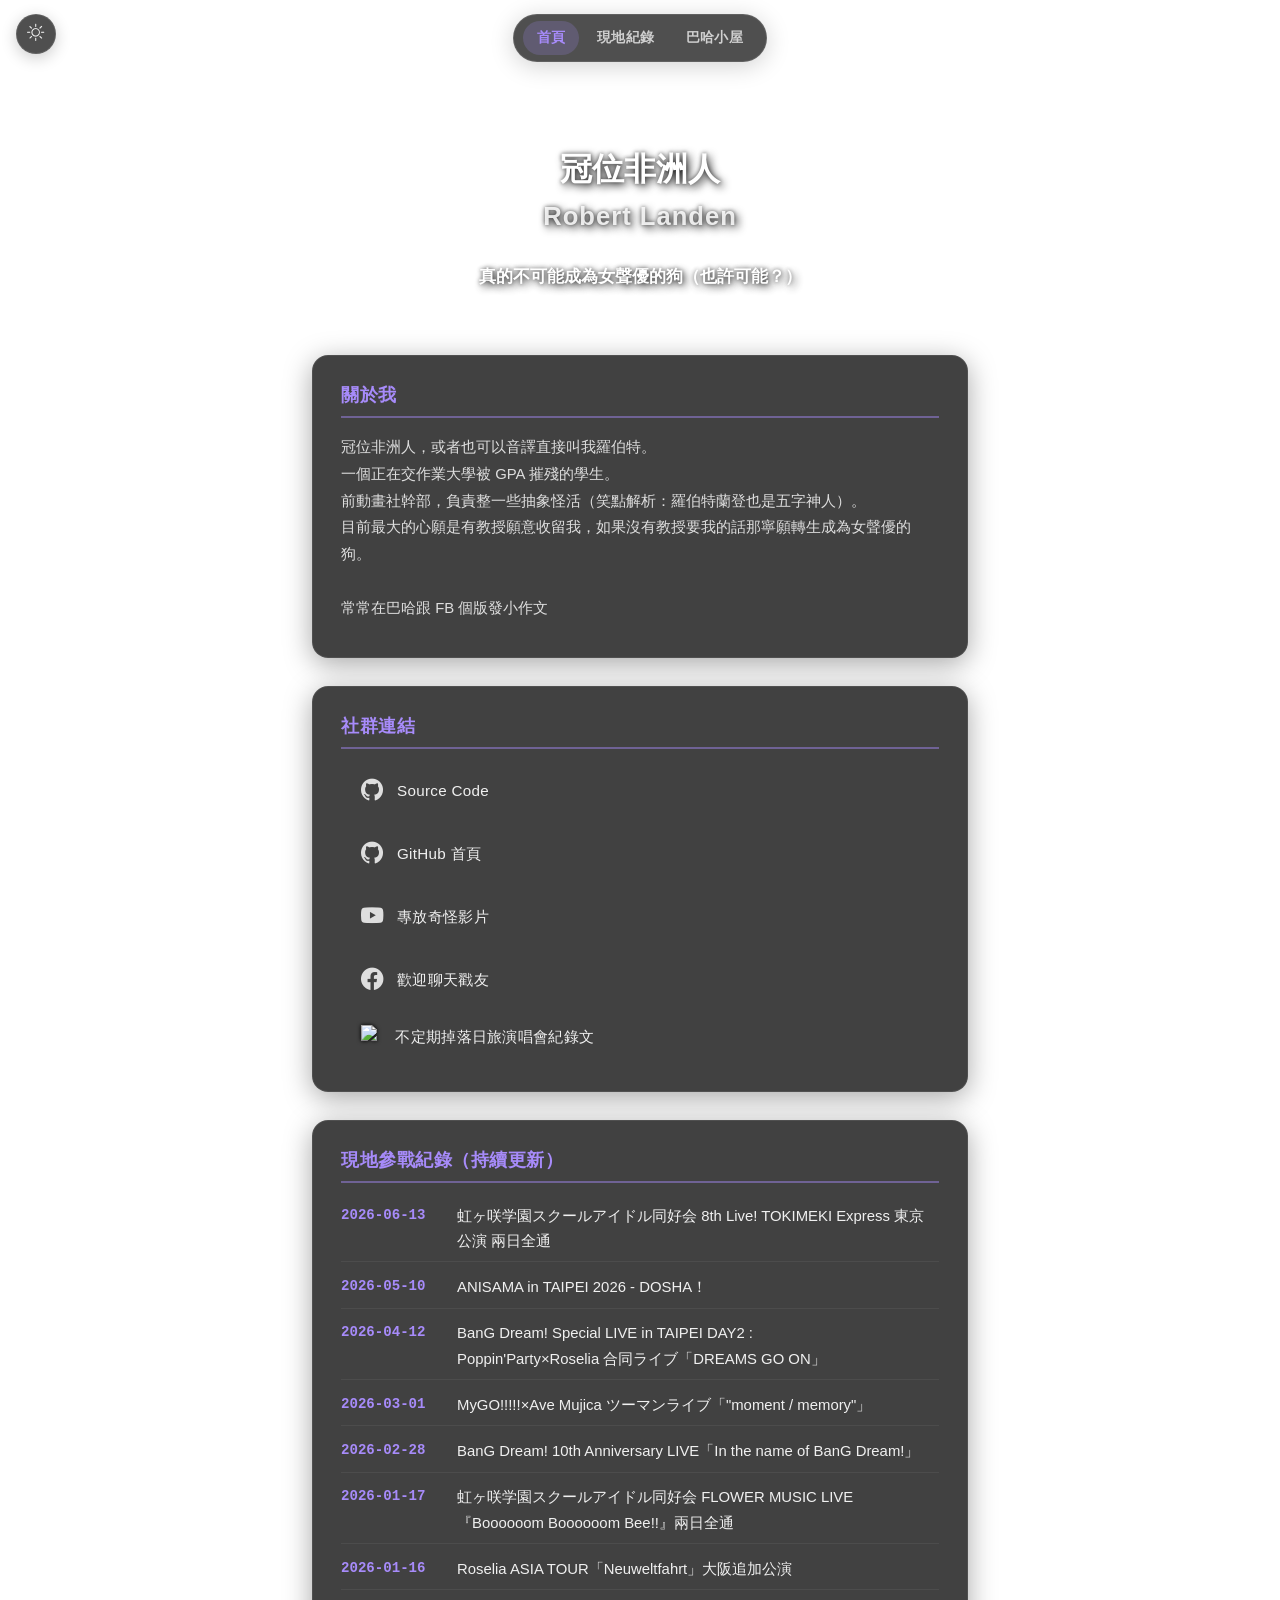
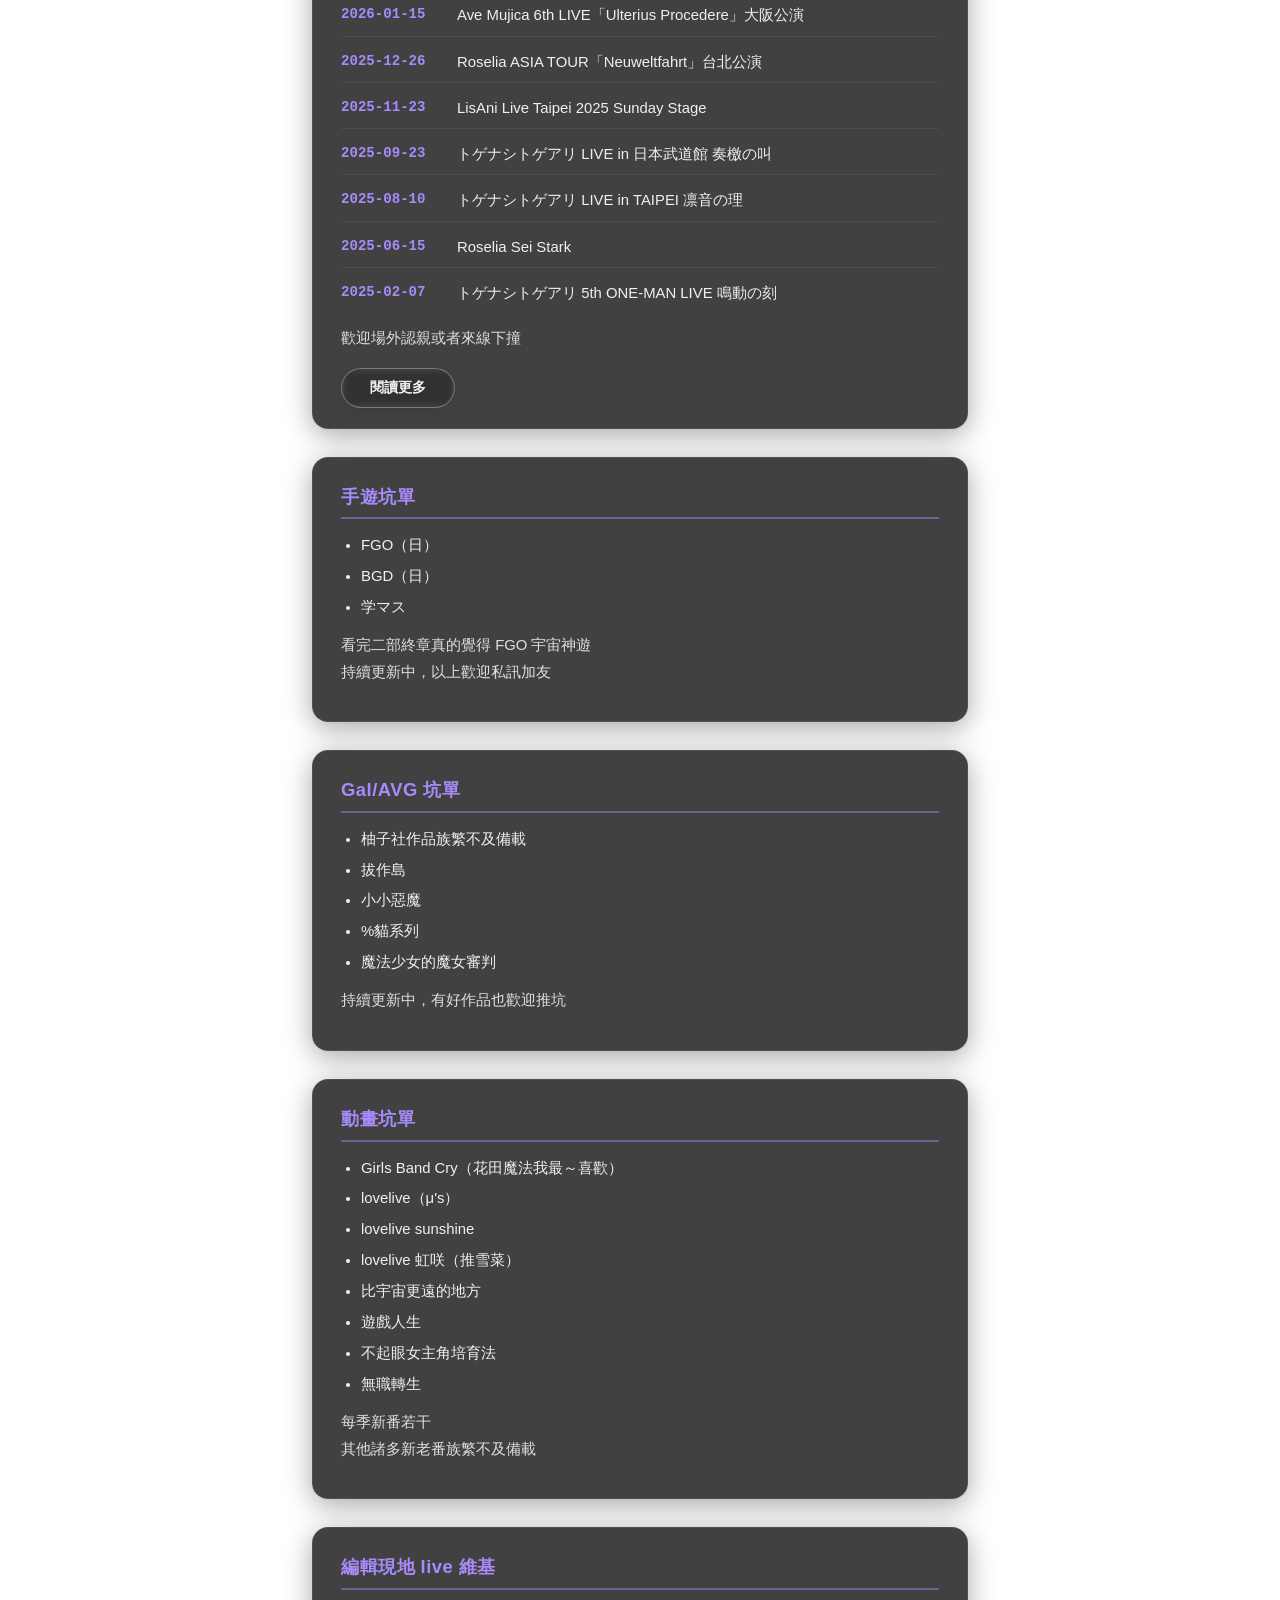
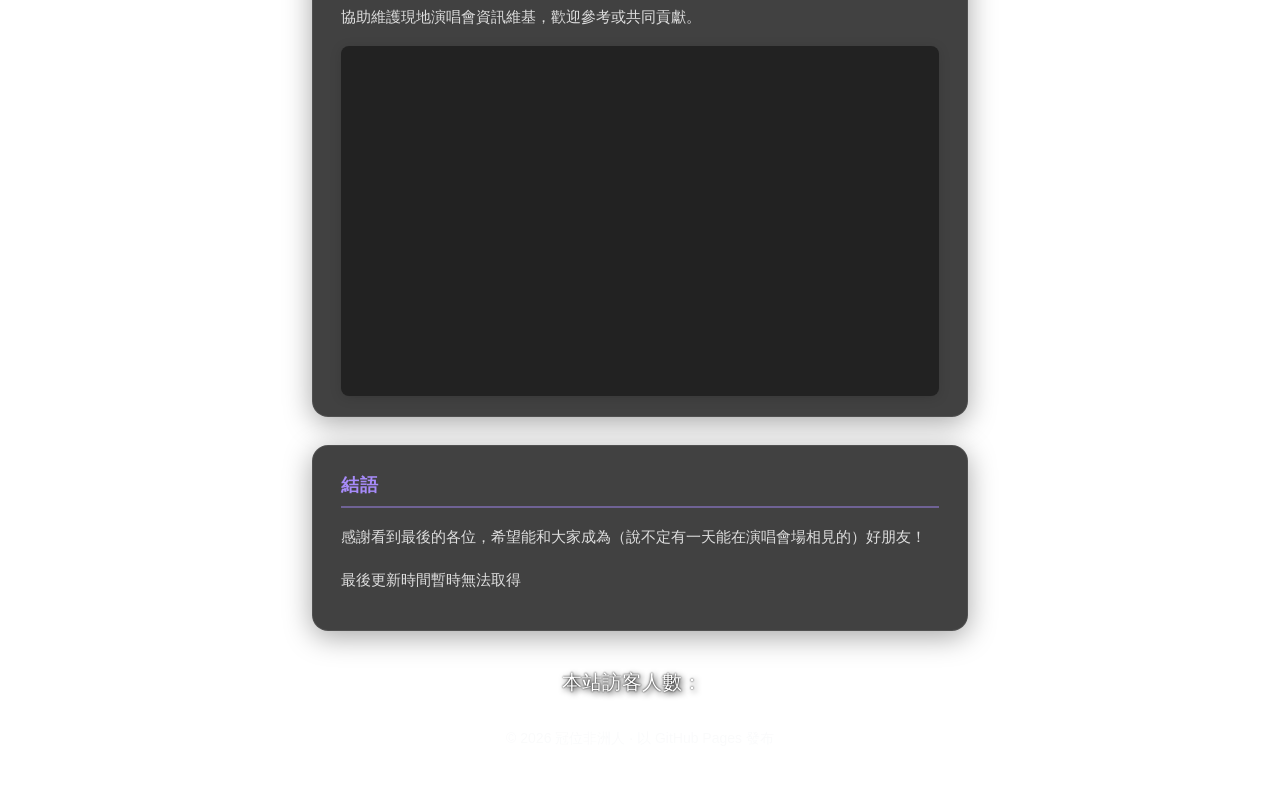
==== commit 2881a6c7: "Add Lives" ====
--- a/index.html
+++ b/index.html
@@ -102,6 +102,8 @@
     <div class="general-block">
       <h2 class="h5">現地參戰紀錄（持續更新）</h2>
       <ul class="live-list">
+        <li><span class="live-date">2026-06-13</span><span>虹ヶ咲学園スクールアイドル同好会 8th Live! TOKIMEKI Express 東京公演 兩日全通</span></li>
+        <li><span class="live-date">2026-05-10</span><span>ANISAMA in TAIPEI 2026 - DOSHA！</span></li>
         <li><span class="live-date">2026-04-12</span><span>BanG Dream! Special LIVE in TAIPEI DAY2 :<br>Poppin'Party×Roselia 合同ライブ「DREAMS GO ON」</span></li>
         <li><span class="live-date">2026-03-01</span><span>MyGO!!!!!×Ave Mujica ツーマンライブ「"moment / memory"」</span></li>
         <li><span class="live-date">2026-02-28</span><span>BanG Dream! 10th Anniversary LIVE「In the name of BanG Dream!」</span></li>
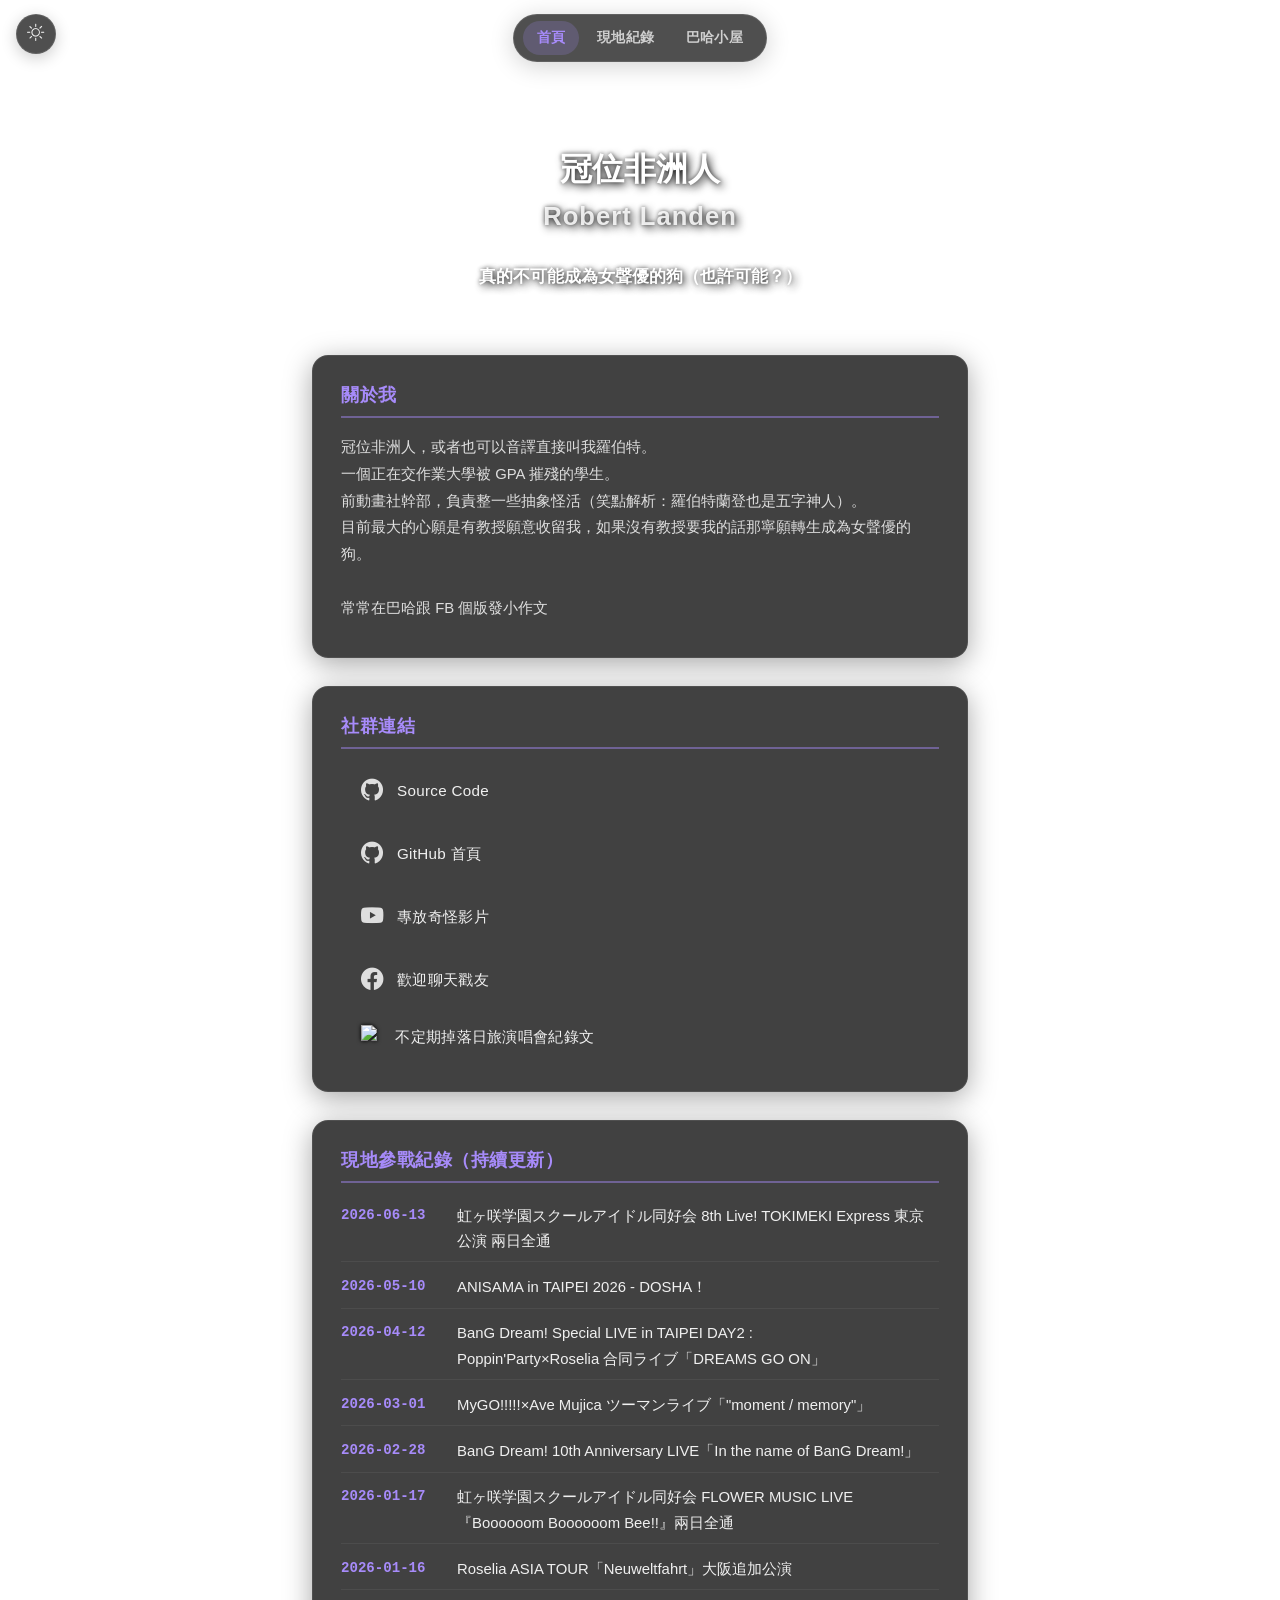
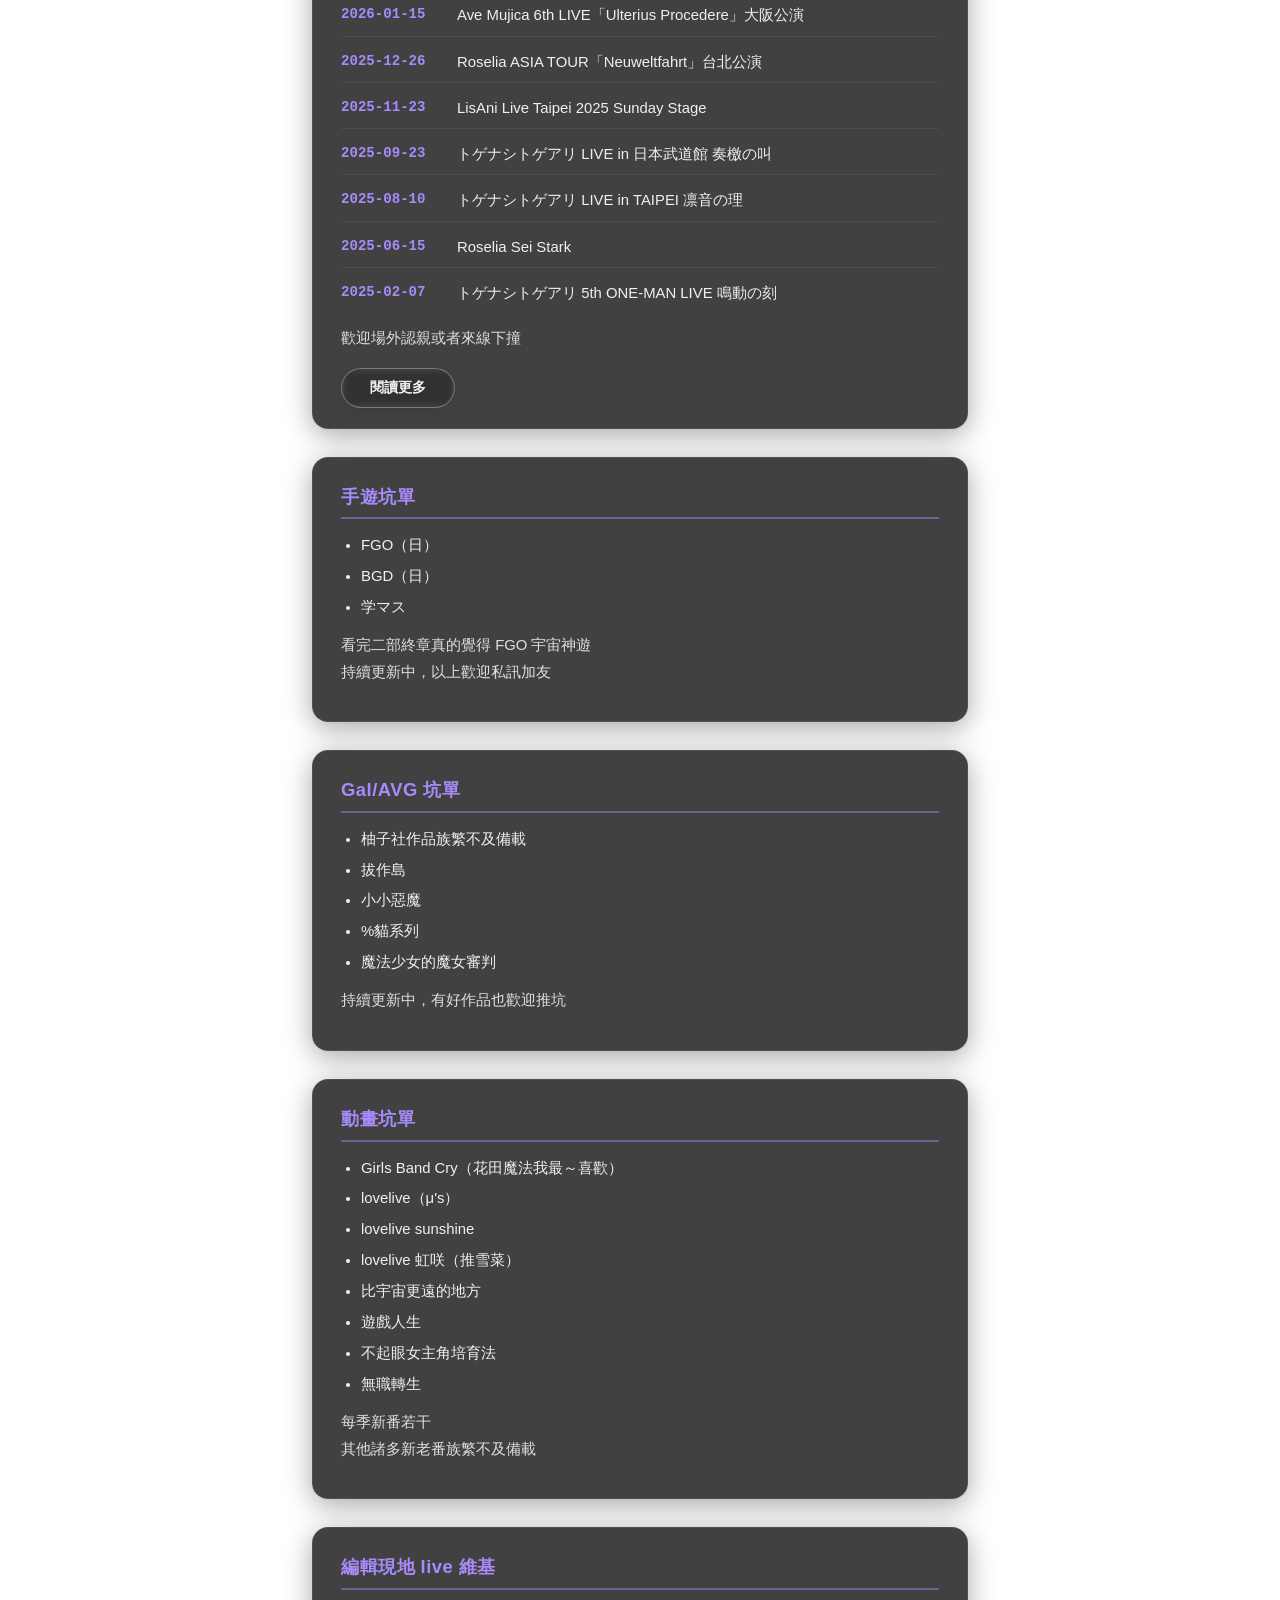
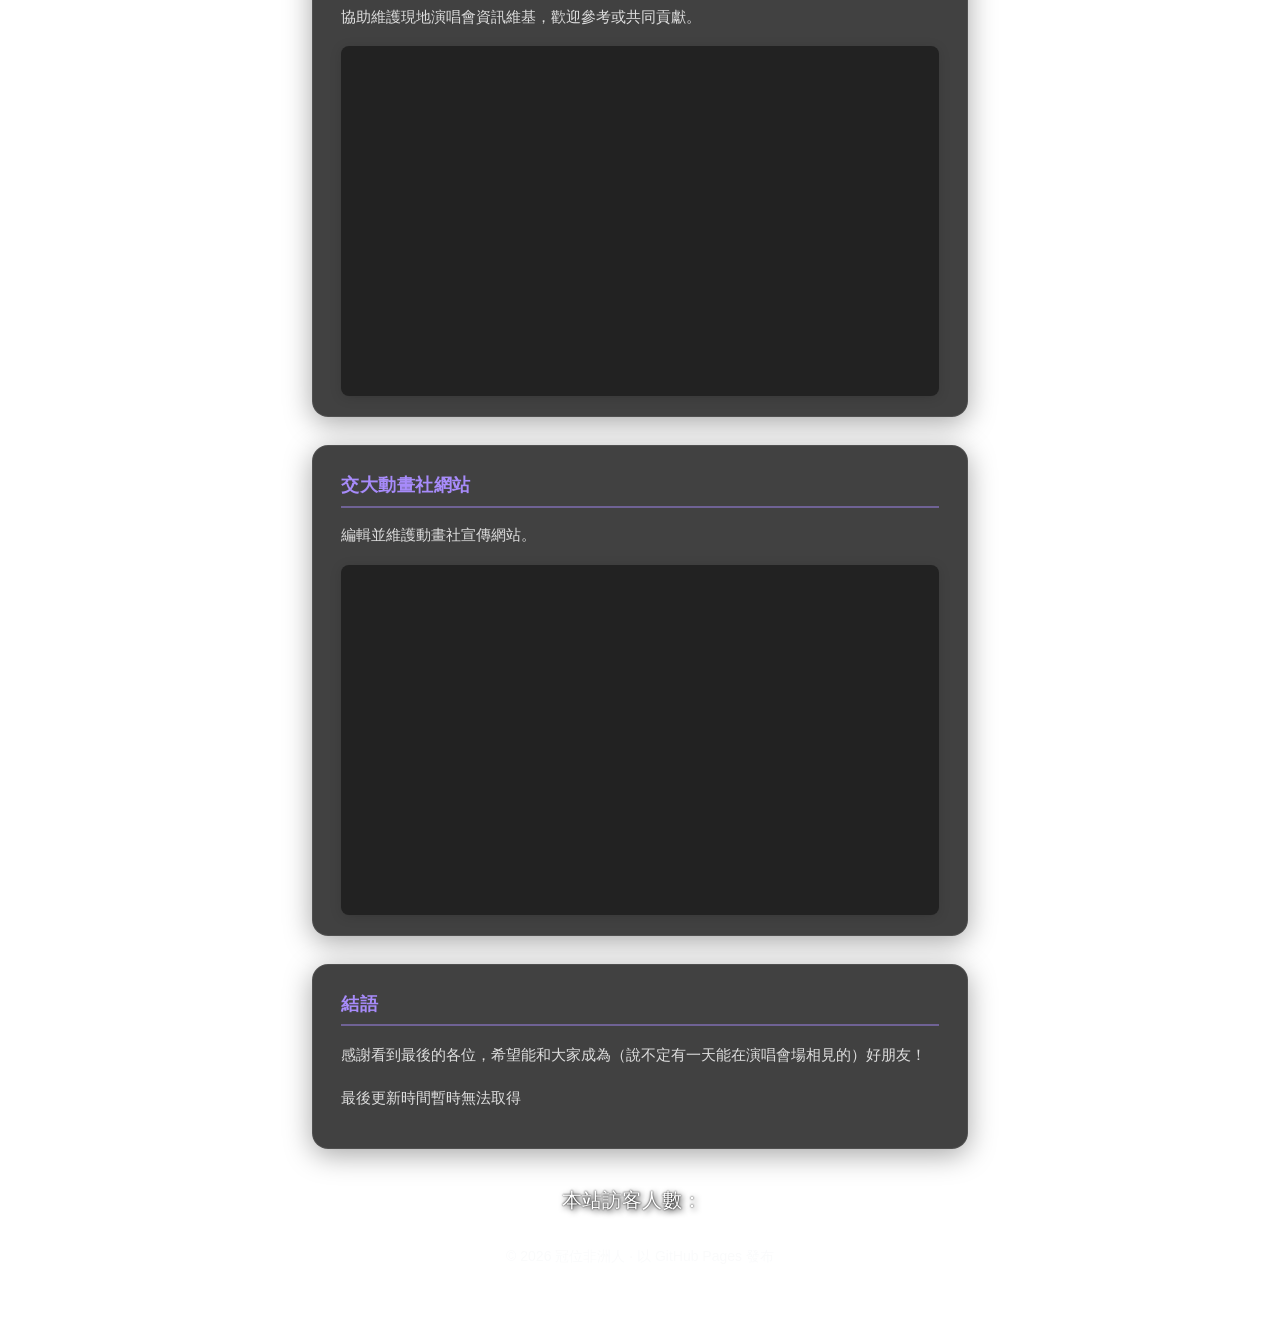
==== commit 120c05df: "Update Website" ====
--- a/index.html
+++ b/index.html
@@ -176,6 +176,17 @@
       </div>
     </div>
 
+    <!-- Embed Website Block -->
+    <div class="general-block">
+      <h2 class="h5">交大動畫社網站</h2>
+      <p>編輯並維護動畫社宣傳網站。</p>
+      <div
+        style="width:100%;height:350px;overflow:hidden;border-radius:0.5rem;box-shadow:0 2px 12px rgba(0,0,0,0.15);background:#222;">
+        <iframe src="https://anime.nycu.cc/" style="width:100%;height:100%;border:none;" allowfullscreen
+          loading="lazy"></iframe>
+      </div>
+    </div>
+
     <!-- Ending Block -->
     <div class="general-block">
       <h2 class="h5">結語</h2>
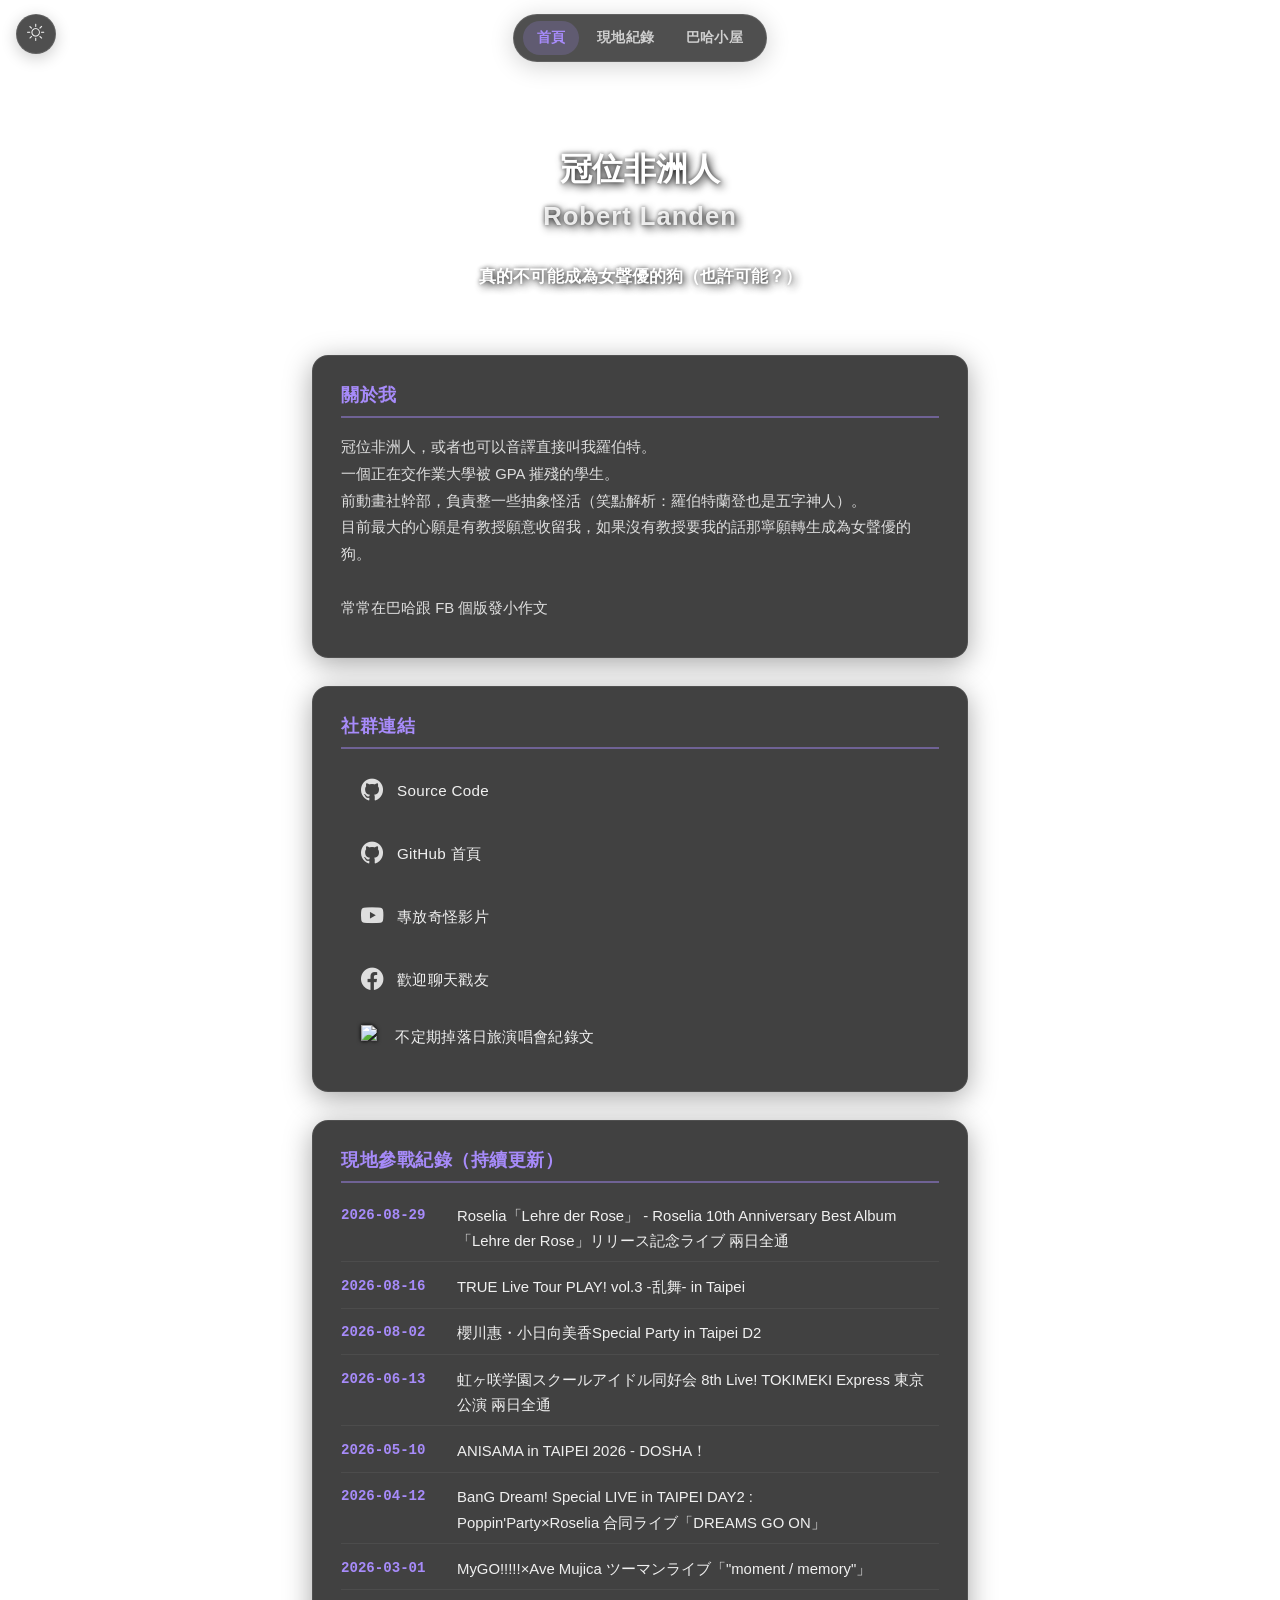
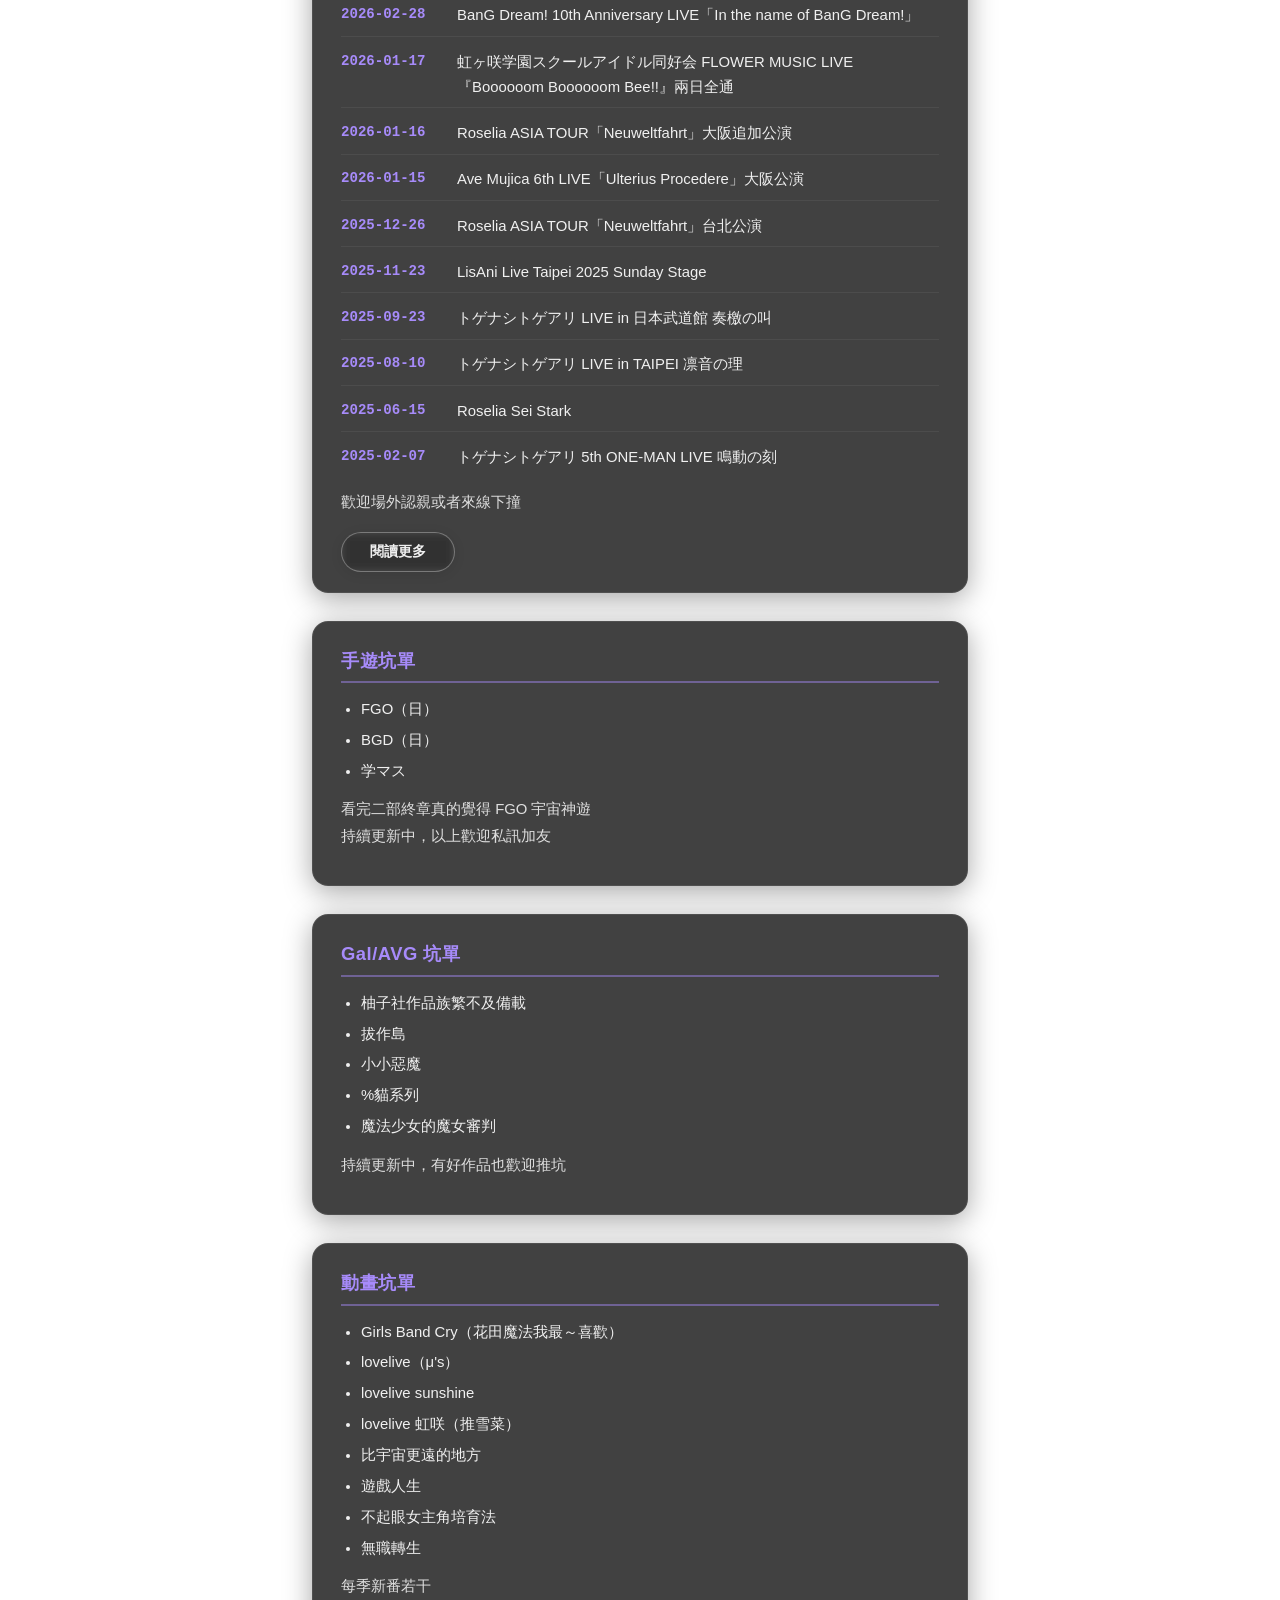
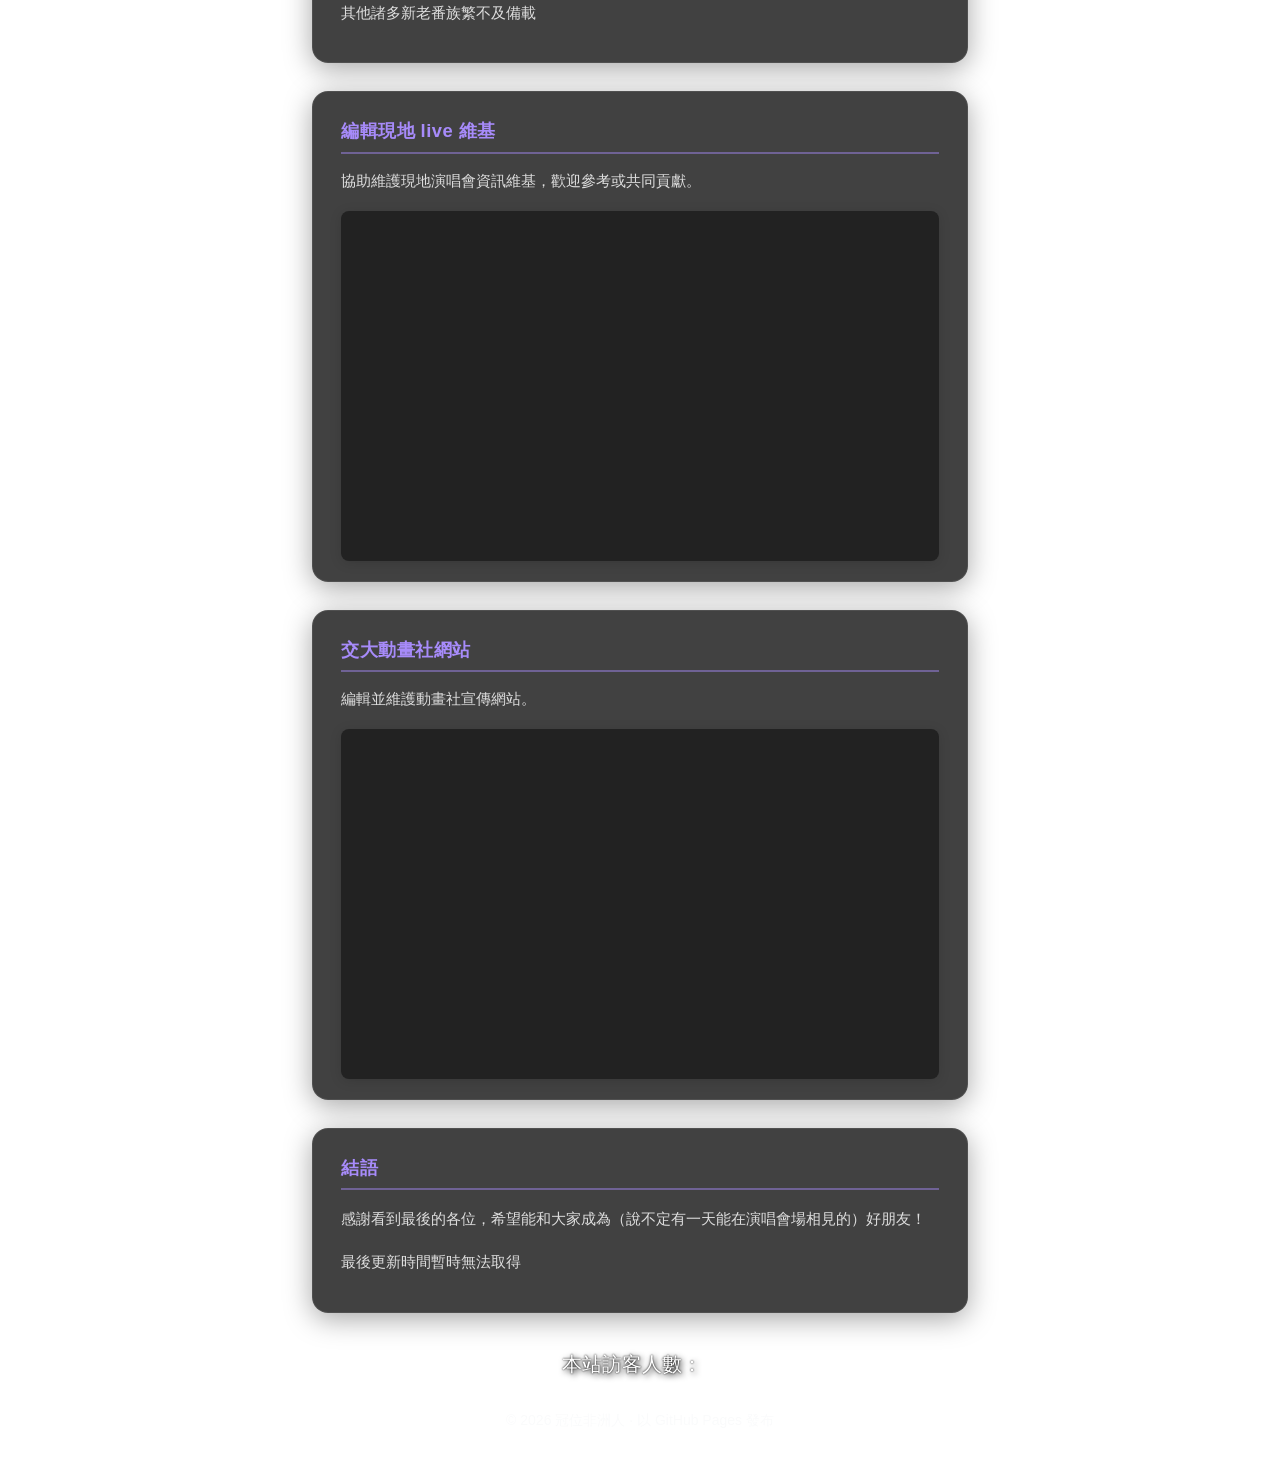
==== commit daaf43b6: "Add Live" ====
--- a/index.html
+++ b/index.html
@@ -102,6 +102,9 @@
     <div class="general-block">
       <h2 class="h5">現地參戰紀錄（持續更新）</h2>
       <ul class="live-list">
+        <li><span class="live-date">2026-08-29</span><span>Roselia「Lehre der Rose」 - Roselia 10th Anniversary Best Album「Lehre der Rose」リリース記念ライブ 兩日全通</span></li>
+        <li><span class="live-date">2026-08-16</span><span>TRUE Live Tour PLAY! vol.3 -乱舞- in Taipei</span></li>
+        <li><span class="live-date">2026-08-02</span><span>櫻川惠・小日向美香Special Party in Taipei D2</span></li>
         <li><span class="live-date">2026-06-13</span><span>虹ヶ咲学園スクールアイドル同好会 8th Live! TOKIMEKI Express 東京公演 兩日全通</span></li>
         <li><span class="live-date">2026-05-10</span><span>ANISAMA in TAIPEI 2026 - DOSHA！</span></li>
         <li><span class="live-date">2026-04-12</span><span>BanG Dream! Special LIVE in TAIPEI DAY2 :<br>Poppin'Party×Roselia 合同ライブ「DREAMS GO ON」</span></li>
